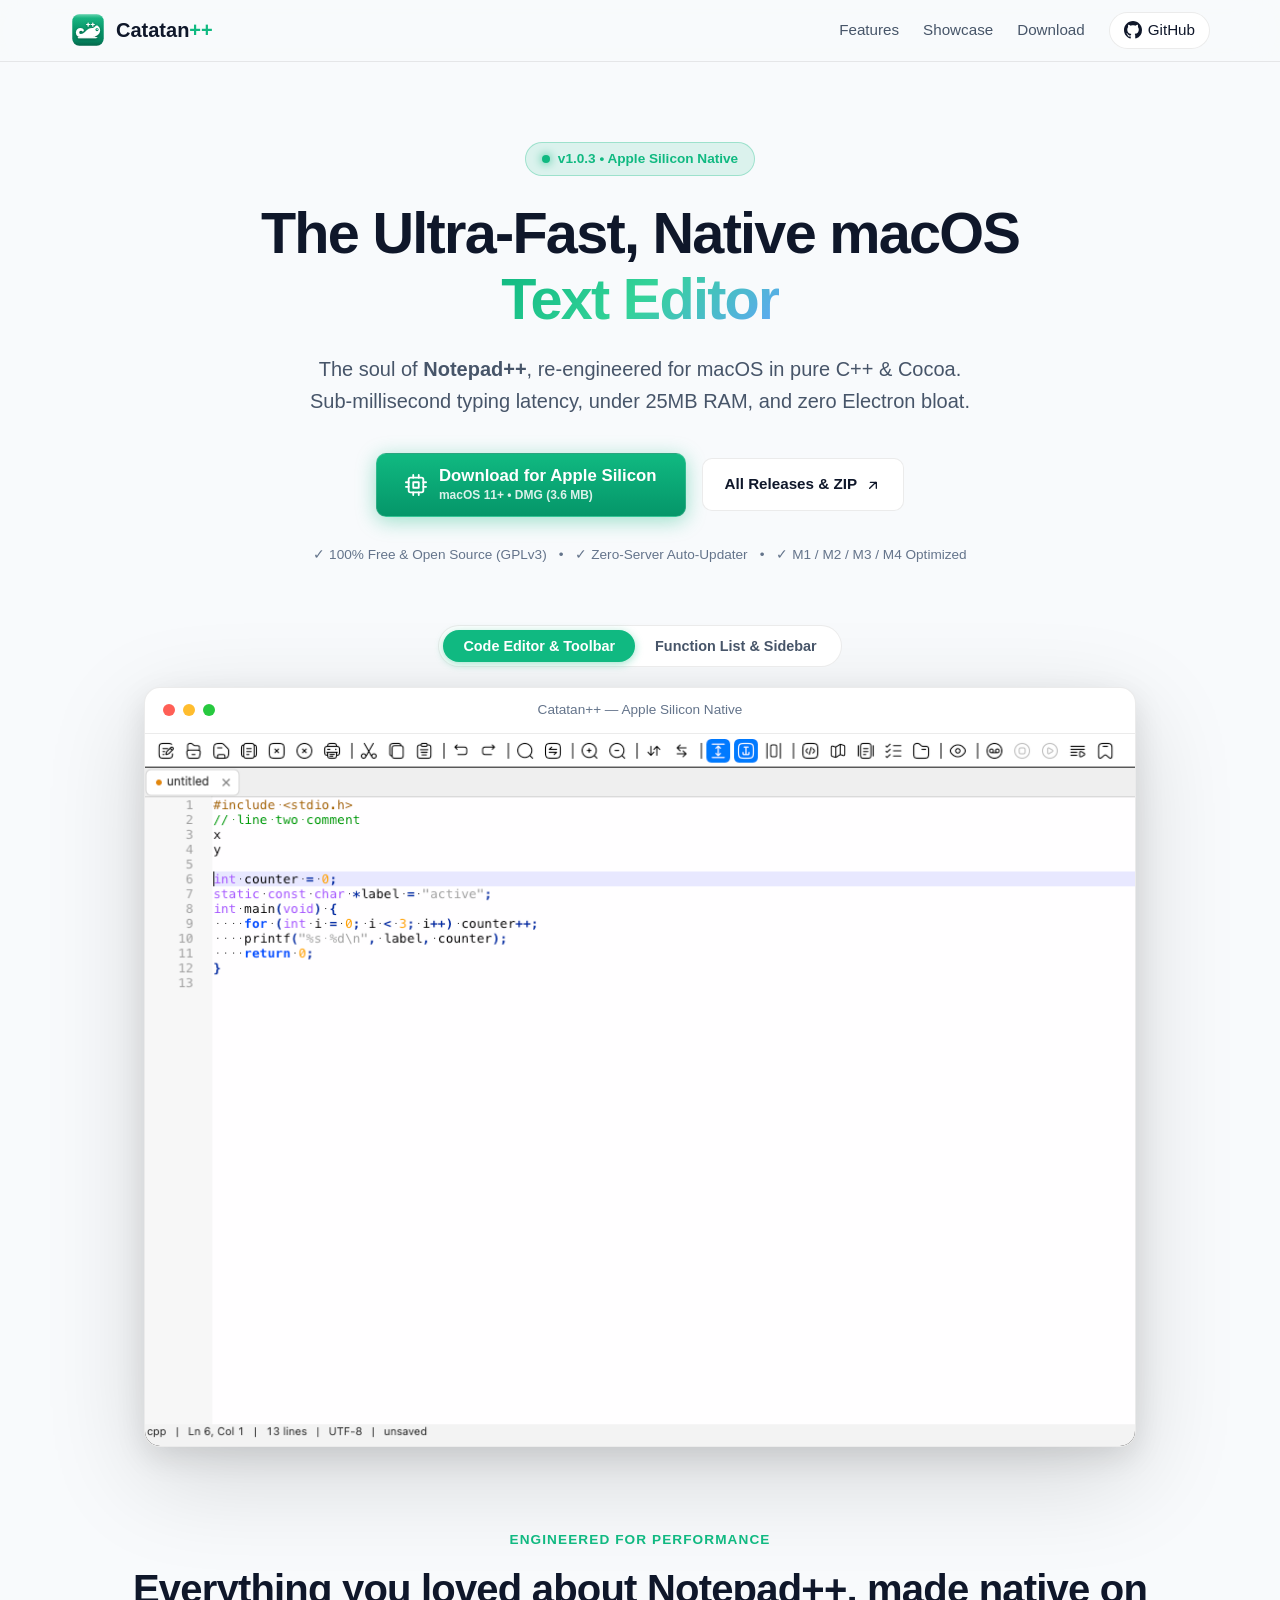
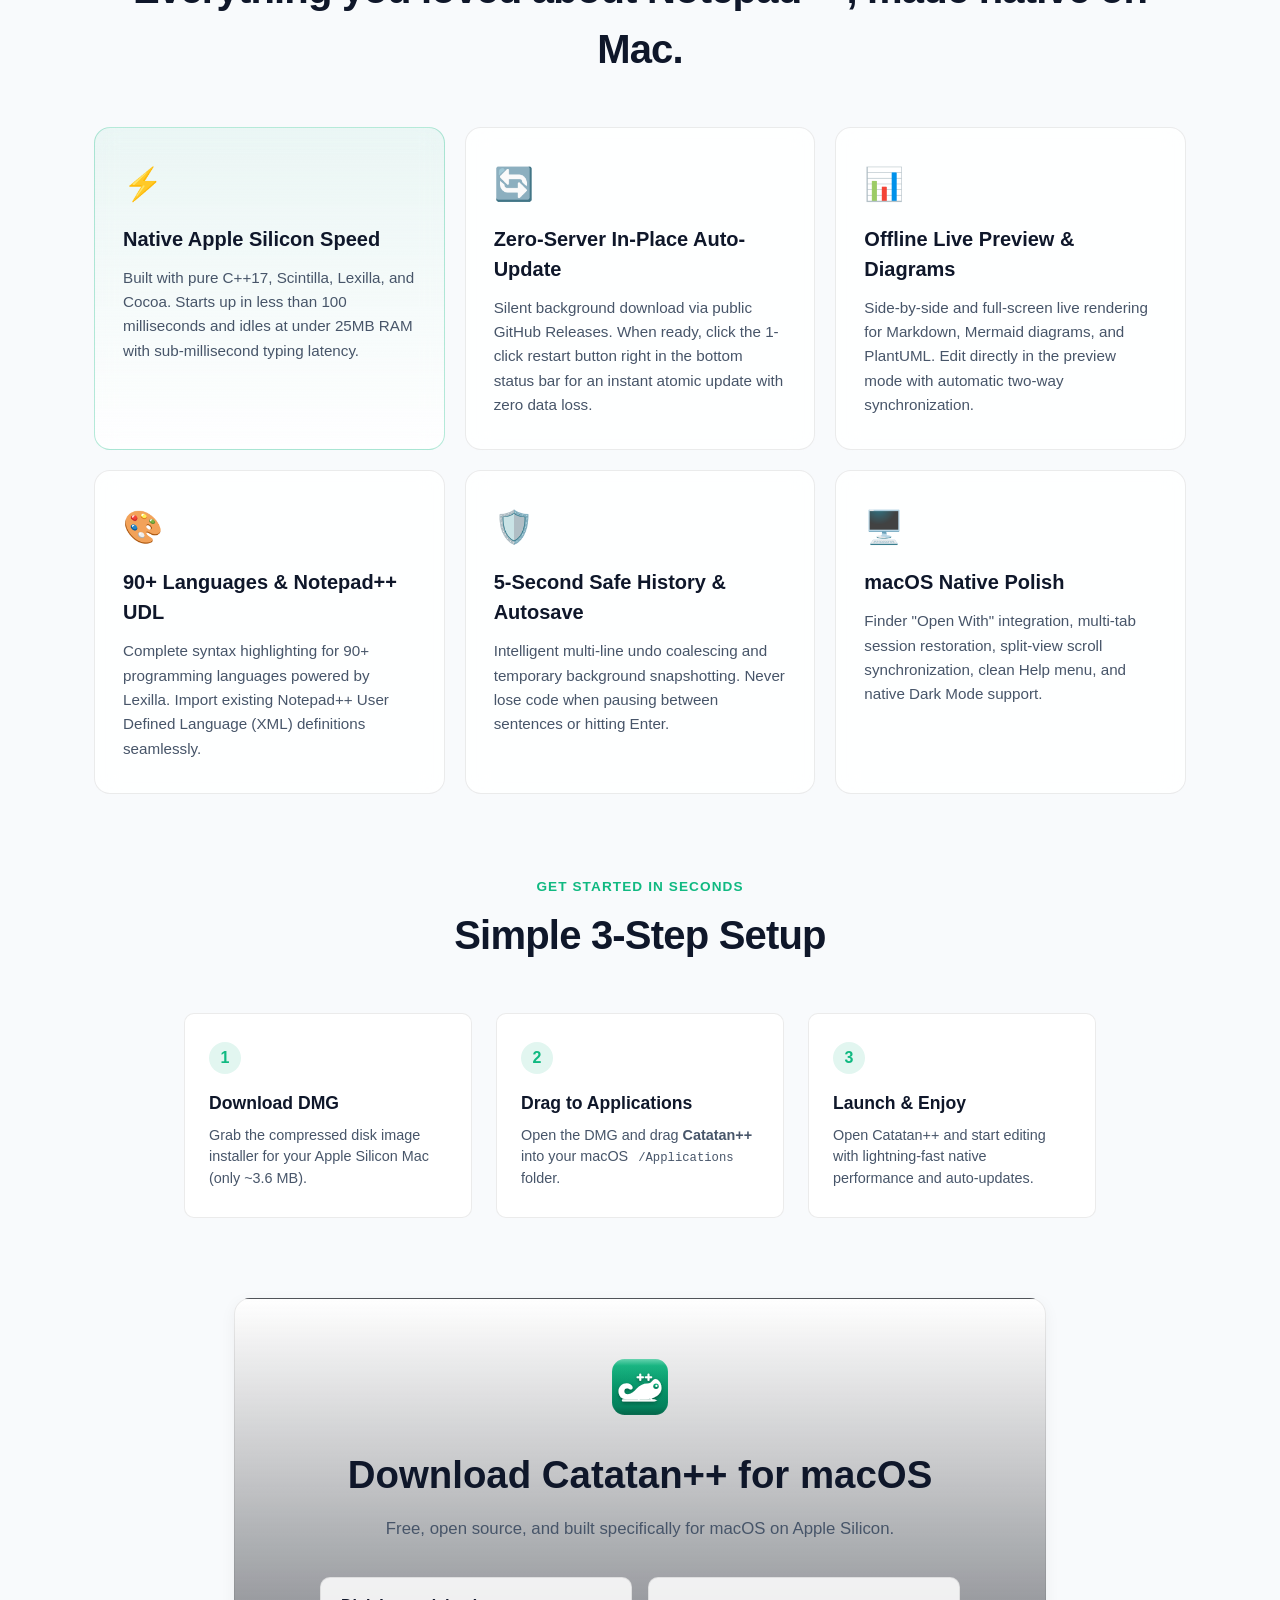
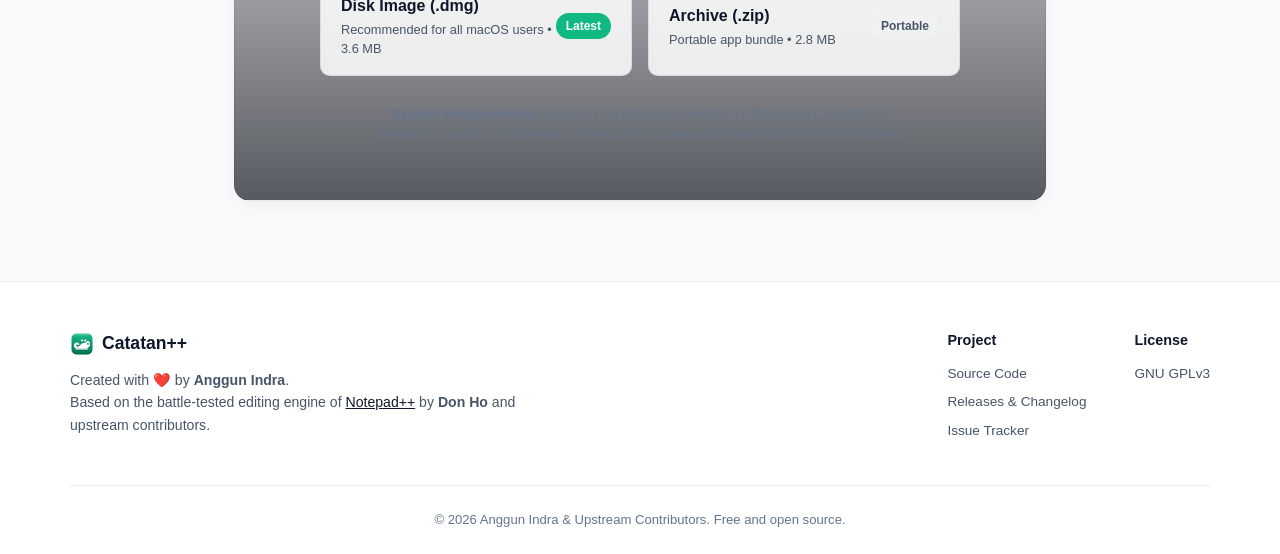
==== docs/index.html @ 95b9bc75 "docs: add modern responsive GitHub Pages marketing and download site" ====
<!DOCTYPE html>
<html lang="en">
<head>
  <meta charset="UTF-8">
  <meta name="viewport" content="width=device-width, initial-scale=1.0">
  <title>Catatan++ — Ultra-Fast Native macOS Text Editor</title>
  <meta name="description" content="The soul of Notepad++, re-engineered from the ground up for Apple Silicon in native C++ and Cocoa. Blazing fast, low memory, and zero-server auto-updates.">
  <meta property="og:title" content="Catatan++ — Native macOS Text Editor">
  <meta property="og:description" content="Ultra-fast Notepad++ port for Apple Silicon Mac. Sub-millisecond typing, live markdown/mermaid preview, and seamless background updates.">
  <meta property="og:type" content="website">
  <meta property="og:url" content="https://anggun-indra.github.io/catatan-plus-plus/">
  <meta property="og:image" content="https://anggun-indra.github.io/catatan-plus-plus/assets/app-window.png">
  <link rel="icon" type="image/svg+xml" href="assets/logo.svg">
  <link rel="stylesheet" href="style.css">
</head>
<body>
  <!-- Header / Navigation -->
  <header class="navbar">
    <div class="nav-container">
      <a href="#" class="brand">
        <img src="assets/logo.svg" alt="Catatan++ Logo" class="brand-logo" width="36" height="36">
        <span class="brand-text">Catatan<span class="accent-plus">++</span></span>
      </a>
      <nav class="nav-links">
        <a href="#features">Features</a>
        <a href="#showcase">Showcase</a>
        <a href="#download">Download</a>
        <a href="https://github.com/anggun-indra/catatan-plus-plus" target="_blank" rel="noopener noreferrer" class="github-link">
          <svg class="gh-icon" viewBox="0 0 16 16" width="18" height="18" fill="currentColor" aria-hidden="true">
            <path d="M8 0C3.58 0 0 3.58 0 8c0 3.54 2.29 6.53 5.47 7.59.4.07.55-.17.55-.38 0-.19-.01-.82-.01-1.49-2.01.37-2.53-.49-2.69-.94-.09-.23-.48-.94-.82-1.13-.28-.15-.68-.52-.01-.53.63-.01 1.08.58 1.23.82.72 1.21 1.87.87 2.33.66.07-.52.28-.87.51-1.07-1.78-.2-3.64-.89-3.64-3.95 0-.87.31-1.59.82-2.15-.08-.2-.36-1.02.08-2.12 0 0 .67-.21 2.2.82.64-.18 1.32-.27 2-.27.68 0 1.36.09 2 .27 1.53-1.04 2.2-.82 2.2-.82.44 1.1.16 1.92.08 2.12.51.56.82 1.27.82 2.15 0 3.07-1.87 3.75-3.65 3.95.29.25.54.73.54 1.48 0 1.07-.01 1.93-.01 2.2 0 .21.15.46.55.38A8.013 8.013 0 0016 8c0-4.42-3.58-8-8-8z"/>
          </svg>
          <span>GitHub</span>
        </a>
      </nav>
    </div>
  </header>

  <!-- Hero Section -->
  <main>
    <section class="hero-section">
      <div class="hero-badge" id="releaseBadge">
        <span class="badge-dot"></span>
        <span id="versionText">v1.0.3 • Apple Silicon Native</span>
      </div>
      <h1 class="hero-title">
        The Ultra-Fast, Native macOS<br>
        <span class="gradient-text">Text Editor</span>
      </h1>
      <p class="hero-subtitle">
        The soul of <strong>Notepad++</strong>, re-engineered for macOS in pure C++ &amp; Cocoa.<br class="hide-mobile">
        Sub-millisecond typing latency, under 25MB RAM, and zero Electron bloat.
      </p>

      <div class="cta-group">
        <a href="https://github.com/anggun-indra/catatan-plus-plus/releases/latest" id="primaryDownloadBtn" class="btn-primary">
          <svg class="apple-chip-icon" viewBox="0 0 24 24" width="22" height="22" fill="none" stroke="currentColor" stroke-width="2" stroke-linecap="round" stroke-linejoin="round">
            <rect x="4" y="4" width="16" height="16" rx="2"/>
            <rect x="9" y="9" width="6" height="6"/>
            <path d="M9 1v3M15 1v3M9 20v3M15 20v3M20 9h3M20 14h3M1 9h3M1 14h3"/>
          </svg>
          <div class="btn-text-wrap">
            <span class="btn-main-label">Download for Apple Silicon</span>
            <span class="btn-sub-label" id="dmgSubLabel">macOS 11+ • DMG (3.6 MB)</span>
          </div>
        </a>
        <a href="https://github.com/anggun-indra/catatan-plus-plus/releases" class="btn-secondary">
          <span>All Releases &amp; ZIP</span>
          <svg viewBox="0 0 24 24" width="16" height="16" fill="none" stroke="currentColor" stroke-width="2" stroke-linecap="round" stroke-linejoin="round">
            <path d="M7 17l9.2-9.2M17 17V8H8"/>
          </svg>
        </a>
      </div>

      <div class="hero-meta">
        <span>✓ 100% Free &amp; Open Source (GPLv3)</span>
        <span>•</span>
        <span>✓ Zero-Server Auto-Updater</span>
        <span>•</span>
        <span>✓ M1 / M2 / M3 / M4 Optimized</span>
      </div>
    </section>

    <!-- Showcase Window Section -->
    <section class="showcase-section" id="showcase">
      <div class="showcase-header">
        <div class="showcase-tabs">
          <button class="tab-btn active" data-target="app-window.png">Code Editor &amp; Toolbar</button>
          <button class="tab-btn" data-target="app-panel.png">Function List &amp; Sidebar</button>
        </div>
      </div>

      <div class="window-mockup">
        <div class="window-titlebar">
          <div class="window-traffic-lights">
            <span class="light red"></span>
            <span class="light yellow"></span>
            <span class="light green"></span>
          </div>
          <div class="window-title">Catatan++ — Apple Silicon Native</div>
          <div class="window-spacer"></div>
        </div>
        <div class="window-viewport">
          <img id="showcaseImg" src="assets/app-window.png" alt="Catatan++ macOS Editor" class="showcase-image" loading="eager">
        </div>
      </div>
    </section>

    <!-- Features Section (Bento Grid) -->
    <section class="features-section" id="features">
      <div class="section-heading">
        <span class="section-tag">Engineered for Performance</span>
        <h2 class="section-title">Everything you loved about Notepad++, made native on Mac.</h2>
      </div>

      <div class="bento-grid">
        <div class="bento-card card-highlight">
          <div class="card-icon">⚡</div>
          <h3>Native Apple Silicon Speed</h3>
          <p>Built with pure C++17, Scintilla, Lexilla, and Cocoa. Starts up in less than 100 milliseconds and idles at under 25MB RAM with sub-millisecond typing latency.</p>
        </div>

        <div class="bento-card">
          <div class="card-icon">🔄</div>
          <h3>Zero-Server In-Place Auto-Update</h3>
          <p>Silent background download via public GitHub Releases. When ready, click the 1-click restart button right in the bottom status bar for an instant atomic update with zero data loss.</p>
        </div>

        <div class="bento-card">
          <div class="card-icon">📊</div>
          <h3>Offline Live Preview &amp; Diagrams</h3>
          <p>Side-by-side and full-screen live rendering for Markdown, Mermaid diagrams, and PlantUML. Edit directly in the preview mode with automatic two-way synchronization.</p>
        </div>

        <div class="bento-card">
          <div class="card-icon">🎨</div>
          <h3>90+ Languages &amp; Notepad++ UDL</h3>
          <p>Complete syntax highlighting for 90+ programming languages powered by Lexilla. Import existing Notepad++ User Defined Language (XML) definitions seamlessly.</p>
        </div>

        <div class="bento-card">
          <div class="card-icon">🛡️</div>
          <h3>5-Second Safe History &amp; Autosave</h3>
          <p>Intelligent multi-line undo coalescing and temporary background snapshotting. Never lose code when pausing between sentences or hitting Enter.</p>
        </div>

        <div class="bento-card">
          <div class="card-icon">🖥️</div>
          <h3>macOS Native Polish</h3>
          <p>Finder "Open With" integration, multi-tab session restoration, split-view scroll synchronization, clean Help menu, and native Dark Mode support.</p>
        </div>
      </div>
    </section>

    <!-- Quick Install Guide -->
    <section class="install-section">
      <div class="section-heading">
        <span class="section-tag">Get Started in Seconds</span>
        <h2 class="section-title">Simple 3-Step Setup</h2>
      </div>
      <div class="steps-grid">
        <div class="step-card">
          <span class="step-num">1</span>
          <h4>Download DMG</h4>
          <p>Grab the compressed disk image installer for your Apple Silicon Mac (only ~3.6 MB).</p>
        </div>
        <div class="step-card">
          <span class="step-num">2</span>
          <h4>Drag to Applications</h4>
          <p>Open the DMG and drag <strong>Catatan++</strong> into your macOS <code>/Applications</code> folder.</p>
        </div>
        <div class="step-card">
          <span class="step-num">3</span>
          <h4>Launch &amp; Enjoy</h4>
          <p>Open Catatan++ and start editing with lightning-fast native performance and auto-updates.</p>
        </div>
      </div>
    </section>

    <!-- Download Matrix Section -->
    <section class="download-section" id="download">
      <div class="download-card">
        <img src="assets/logo.svg" alt="Catatan++ Mascot" class="download-mascot" width="64" height="64">
        <h2>Download Catatan++ for macOS</h2>
        <p>Free, open source, and built specifically for macOS on Apple Silicon.</p>
        
        <div class="download-options">
          <a href="https://github.com/anggun-indra/catatan-plus-plus/releases/latest" id="matrixDmgBtn" class="download-btn-card">
            <div class="btn-card-left">
              <span class="btn-card-title">Disk Image (.dmg)</span>
              <span class="btn-card-desc">Recommended for all macOS users • 3.6 MB</span>
            </div>
            <span class="btn-badge">Latest</span>
          </a>

          <a href="https://github.com/anggun-indra/catatan-plus-plus/releases/latest" id="matrixZipBtn" class="download-btn-card secondary">
            <div class="btn-card-left">
              <span class="btn-card-title">Archive (.zip)</span>
              <span class="btn-card-desc">Portable app bundle • 2.8 MB</span>
            </div>
            <span class="btn-badge secondary">Portable</span>
          </a>
        </div>

        <div class="download-system-req">
          <strong>System Requirements:</strong> macOS 11.0 (Big Sur), macOS 12 (Monterey), macOS 13 (Ventura), macOS 14 (Sonoma), or macOS 15 (Sequoia). Apple Silicon (M1/M2/M3/M4).
        </div>
      </div>
    </section>
  </main>

  <!-- Footer -->
  <footer class="footer">
    <div class="footer-container">
      <div class="footer-left">
        <div class="footer-brand">
          <img src="assets/logo.svg" alt="Catatan++" width="24" height="24">
          <span>Catatan++</span>
        </div>
        <p class="footer-credits">
          Created with ❤️ by <strong>Anggun Indra</strong>.<br>
          Based on the battle-tested editing engine of <a href="https://notepad-plus-plus.org/" target="_blank" rel="noopener">Notepad++</a> by <strong>Don Ho</strong> and upstream contributors.
        </p>
      </div>
      <div class="footer-right">
        <div class="footer-col">
          <h5>Project</h5>
          <a href="https://github.com/anggun-indra/catatan-plus-plus" target="_blank" rel="noopener">Source Code</a>
          <a href="https://github.com/anggun-indra/catatan-plus-plus/releases" target="_blank" rel="noopener">Releases &amp; Changelog</a>
          <a href="https://github.com/anggun-indra/catatan-plus-plus/issues" target="_blank" rel="noopener">Issue Tracker</a>
        </div>
        <div class="footer-col">
          <h5>License</h5>
          <a href="https://github.com/anggun-indra/catatan-plus-plus/blob/main/LICENSE" target="_blank" rel="noopener">GNU GPLv3</a>
        </div>
      </div>
    </div>
    <div class="footer-bottom">
      <p>© 2026 Anggun Indra &amp; Upstream Contributors. Free and open source.</p>
    </div>
  </footer>

  <script src="script.js"></script>
</body>
</html>
---- docs/style.css ----
:root {
  --font-sans: -apple-system, BlinkMacSystemFont, "SF Pro Display", "SF Pro Text", "Helvetica Neue", sans-serif;
  --font-mono: "SF Mono", Menlo, Monaco, Consolas, monospace;

  /* Theme Colors (Dark Theme default with modern developer aesthetic) */
  --bg-page: #0a0c10;
  --bg-surface: #12161f;
  --bg-card: rgba(22, 27, 34, 0.7);
  --bg-card-hover: rgba(30, 38, 48, 0.9);
  --border-subtle: rgba(255, 255, 255, 0.08);
  --border-focus: rgba(16, 185, 129, 0.4);

  --text-primary: #f0f6fc;
  --text-secondary: #8b949e;
  --text-muted: #6e7681;

  --accent-green: #10b981;
  --accent-green-dark: #059669;
  --accent-glow: rgba(16, 185, 129, 0.15);

  --radius-sm: 6px;
  --radius-md: 10px;
  --radius-lg: 16px;
  --radius-full: 9999px;

  --shadow-window: 0 30px 100px rgba(0, 0, 0, 0.8), 0 10px 30px rgba(0, 0, 0, 0.5);
  --shadow-card: 0 8px 24px rgba(0, 0, 0, 0.2);
}

/* Light theme support */
@media (prefers-color-scheme: light) {
  :root {
    --bg-page: #f8fafc;
    --bg-surface: #ffffff;
    --bg-card: rgba(255, 255, 255, 0.85);
    --bg-card-hover: rgba(241, 245, 249, 1);
    --border-subtle: rgba(0, 0, 0, 0.08);
    --border-focus: rgba(16, 185, 129, 0.5);

    --text-primary: #0f172a;
    --text-secondary: #475569;
    --text-muted: #64748b;

    --accent-glow: rgba(16, 185, 129, 0.12);
    --shadow-window: 0 30px 100px rgba(0, 0, 0, 0.15), 0 10px 30px rgba(0, 0, 0, 0.1);
    --shadow-card: 0 4px 16px rgba(0, 0, 0, 0.05);
  }
}

*, *::before, *::after {
  box-sizing: border-box;
  margin: 0;
  padding: 0;
}

html {
  scroll-behavior: smooth;
  font-family: var(--font-sans);
  background-color: var(--bg-page);
  color: var(--text-primary);
  line-height: 1.5;
  -webkit-font-smoothing: antialiased;
}

body {
  min-height: 100vh;
  display: flex;
  flex-direction: column;
  overflow-x: hidden;
}

/* Header / Navbar */
.navbar {
  position: sticky;
  top: 0;
  z-index: 100;
  background: rgba(10, 12, 16, 0.75);
  backdrop-filter: blur(20px);
  -webkit-backdrop-filter: blur(20px);
  border-bottom: 1px solid var(--border-subtle);
  padding: 12px 24px;
}

@media (prefers-color-scheme: light) {
  .navbar {
    background: rgba(248, 250, 252, 0.8);
  }
}

.nav-container {
  max-width: 1140px;
  margin: 0 auto;
  display: flex;
  align-items: center;
  justify-content: space-between;
}

.brand {
  display: flex;
  align-items: center;
  gap: 10px;
  text-decoration: none;
  color: var(--text-primary);
  font-weight: 700;
  font-size: 1.25rem;
}

.brand-logo {
  border-radius: var(--radius-sm);
  transition: transform 0.2s ease;
}

.brand:hover .brand-logo {
  transform: scale(1.08);
}

.accent-plus {
  color: var(--accent-green);
}

.nav-links {
  display: flex;
  align-items: center;
  gap: 24px;
}

.nav-links a {
  text-decoration: none;
  color: var(--text-secondary);
  font-size: 0.95rem;
  font-weight: 500;
  transition: color 0.15s ease;
}

.nav-links a:hover {
  color: var(--text-primary);
}

.github-link {
  display: flex;
  align-items: center;
  gap: 6px;
  padding: 6px 14px;
  border-radius: var(--radius-full);
  background: var(--bg-surface);
  border: 1px solid var(--border-subtle);
  color: var(--text-primary) !important;
}

.github-link:hover {
  border-color: var(--border-focus);
}

/* Hero Section */
.hero-section {
  max-width: 860px;
  margin: 0 auto;
  padding: 80px 24px 40px;
  text-align: center;
  display: flex;
  flex-direction: column;
  align-items: center;
}

.hero-badge {
  display: inline-flex;
  align-items: center;
  gap: 8px;
  padding: 6px 16px;
  border-radius: var(--radius-full);
  background: var(--accent-glow);
  border: 1px solid rgba(16, 185, 129, 0.3);
  color: var(--accent-green);
  font-size: 0.85rem;
  font-weight: 600;
  margin-bottom: 24px;
}

.badge-dot {
  width: 8px;
  height: 8px;
  border-radius: 50%;
  background-color: var(--accent-green);
  box-shadow: 0 0 10px var(--accent-green);
}

.hero-title {
  font-size: clamp(2.2rem, 5vw, 3.6rem);
  font-weight: 800;
  line-height: 1.15;
  letter-spacing: -0.03em;
  margin-bottom: 20px;
}

.gradient-text {
  background: linear-gradient(135deg, #10b981 0%, #34d399 50%, #60a5fa 100%);
  -webkit-background-clip: text;
  -webkit-text-fill-color: transparent;
}

.hero-subtitle {
  font-size: clamp(1rem, 2vw, 1.25rem);
  color: var(--text-secondary);
  line-height: 1.6;
  max-width: 680px;
  margin-bottom: 36px;
}

/* CTA Group */
.cta-group {
  display: flex;
  flex-wrap: wrap;
  align-items: center;
  justify-content: center;
  gap: 16px;
  margin-bottom: 28px;
}

.btn-primary {
  display: inline-flex;
  align-items: center;
  gap: 12px;
  background: linear-gradient(180deg, #10b981 0%, #059669 100%);
  color: #ffffff;
  padding: 12px 28px;
  border-radius: var(--radius-md);
  text-decoration: none;
  font-weight: 600;
  box-shadow: 0 4px 20px rgba(16, 185, 129, 0.4);
  transition: transform 0.15s ease, box-shadow 0.15s ease;
  border: 1px solid rgba(255, 255, 255, 0.15);
}

.btn-primary:hover {
  transform: translateY(-2px);
  box-shadow: 0 6px 25px rgba(16, 185, 129, 0.6);
}

.btn-text-wrap {
  display: flex;
  flex-direction: column;
  text-align: left;
}

.btn-main-label {
  font-size: 1.05rem;
  line-height: 1.2;
}

.btn-sub-label {
  font-size: 0.75rem;
  opacity: 0.85;
}

.btn-secondary {
  display: inline-flex;
  align-items: center;
  gap: 8px;
  background: var(--bg-surface);
  color: var(--text-primary);
  padding: 14px 22px;
  border-radius: var(--radius-md);
  text-decoration: none;
  font-weight: 600;
  font-size: 0.95rem;
  border: 1px solid var(--border-subtle);
  transition: background-color 0.15s ease, border-color 0.15s ease;
}

.btn-secondary:hover {
  background: var(--bg-card-hover);
  border-color: var(--border-focus);
}

.hero-meta {
  display: flex;
  flex-wrap: wrap;
  align-items: center;
  justify-content: center;
  gap: 12px;
  color: var(--text-muted);
  font-size: 0.85rem;
}

/* Showcase Section */
.showcase-section {
  max-width: 1040px;
  margin: 20px auto 80px;
  padding: 0 24px;
}

.showcase-header {
  display: flex;
  justify-content: center;
  margin-bottom: 20px;
}

.showcase-tabs {
  display: inline-flex;
  background: var(--bg-surface);
  padding: 4px;
  border-radius: var(--radius-full);
  border: 1px solid var(--border-subtle);
}

.tab-btn {
  background: transparent;
  border: none;
  color: var(--text-secondary);
  padding: 8px 20px;
  border-radius: var(--radius-full);
  font-size: 0.9rem;
  font-weight: 600;
  cursor: pointer;
  transition: all 0.2s ease;
}

.tab-btn.active {
  background: var(--accent-green);
  color: #ffffff;
  box-shadow: 0 2px 8px rgba(16, 185, 129, 0.4);
}

.window-mockup {
  background: var(--bg-surface);
  border: 1px solid var(--border-subtle);
  border-radius: var(--radius-lg);
  box-shadow: var(--shadow-window);
  overflow: hidden;
}

.window-titlebar {
  display: flex;
  align-items: center;
  padding: 12px 18px;
  background: rgba(255, 255, 255, 0.03);
  border-bottom: 1px solid var(--border-subtle);
}

.window-traffic-lights {
  display: flex;
  gap: 8px;
}

.window-traffic-lights .light {
  width: 12px;
  height: 12px;
  border-radius: 50%;
}

.light.red { background-color: #ff5f56; }
.light.yellow { background-color: #ffbd2e; }
.light.green { background-color: #27c93f; }

.window-title {
  flex: 1;
  text-align: center;
  font-size: 0.85rem;
  color: var(--text-muted);
  font-weight: 500;
}

.window-spacer {
  width: 52px;
}

.window-viewport {
  position: relative;
  background: #000000;
  line-height: 0;
}

.showcase-image {
  width: 100%;
  height: auto;
  display: block;
  transition: opacity 0.2s ease;
}

/* Features Section */
.features-section {
  max-width: 1140px;
  margin: 40px auto 80px;
  padding: 0 24px;
}

.section-heading {
  text-align: center;
  margin-bottom: 48px;
}

.section-tag {
  display: inline-block;
  color: var(--accent-green);
  font-size: 0.85rem;
  font-weight: 700;
  text-transform: uppercase;
  letter-spacing: 0.08em;
  margin-bottom: 8px;
}

.section-title {
  font-size: clamp(1.8rem, 3.5vw, 2.5rem);
  font-weight: 800;
  letter-spacing: -0.02em;
}

.bento-grid {
  display: grid;
  grid-template-columns: repeat(auto-fit, minmax(320px, 1fr));
  gap: 20px;
}

.bento-card {
  background: var(--bg-card);
  backdrop-filter: blur(12px);
  -webkit-backdrop-filter: blur(12px);
  border: 1px solid var(--border-subtle);
  border-radius: var(--radius-lg);
  padding: 32px 28px;
  transition: transform 0.2s ease, border-color 0.2s ease, box-shadow 0.2s ease;
}

.bento-card:hover {
  transform: translateY(-4px);
  border-color: var(--border-focus);
  box-shadow: var(--shadow-card);
}

.card-highlight {
  border-color: rgba(16, 185, 129, 0.3);
  background: linear-gradient(180deg, rgba(16, 185, 129, 0.06) 0%, var(--bg-card) 100%);
}

.card-icon {
  font-size: 2rem;
  margin-bottom: 16px;
}

.bento-card h3 {
  font-size: 1.25rem;
  font-weight: 700;
  margin-bottom: 12px;
}

.bento-card p {
  color: var(--text-secondary);
  font-size: 0.95rem;
  line-height: 1.6;
}

/* Install Guide */
.install-section {
  max-width: 960px;
  margin: 40px auto 80px;
  padding: 0 24px;
}

.steps-grid {
  display: grid;
  grid-template-columns: repeat(auto-fit, minmax(260px, 1fr));
  gap: 24px;
}

.step-card {
  background: var(--bg-surface);
  border: 1px solid var(--border-subtle);
  border-radius: var(--radius-md);
  padding: 28px 24px;
  position: relative;
}

.step-num {
  display: inline-flex;
  align-items: center;
  justify-content: center;
  width: 32px;
  height: 32px;
  border-radius: 50%;
  background: var(--accent-glow);
  color: var(--accent-green);
  font-weight: 700;
  margin-bottom: 16px;
}

.step-card h4 {
  font-size: 1.1rem;
  margin-bottom: 8px;
}

.step-card p {
  color: var(--text-secondary);
  font-size: 0.9rem;
  line-height: 1.5;
}

.step-card code {
  font-family: var(--font-mono);
  background: rgba(255, 255, 255, 0.08);
  padding: 2px 6px;
  border-radius: var(--radius-sm);
  font-size: 0.85em;
}

/* Download Section */
.download-section {
  max-width: 860px;
  margin: 20px auto 80px;
  padding: 0 24px;
}

.download-card {
  background: linear-gradient(180deg, var(--bg-surface) 0%, rgba(18, 22, 31, 0.7) 100%);
  border: 1px solid var(--border-subtle);
  border-radius: var(--radius-lg);
  padding: 56px 36px;
  text-align: center;
  box-shadow: var(--shadow-card);
}

.download-mascot {
  margin-bottom: 20px;
  border-radius: var(--radius-md);
}

.download-card h2 {
  font-size: clamp(1.8rem, 3vw, 2.4rem);
  font-weight: 800;
  margin-bottom: 12px;
}

.download-card p {
  color: var(--text-secondary);
  margin-bottom: 36px;
  font-size: 1.05rem;
}

.download-options {
  display: grid;
  grid-template-columns: repeat(auto-fit, minmax(280px, 1fr));
  gap: 16px;
  max-width: 640px;
  margin: 0 auto 28px;
}

.download-btn-card {
  display: flex;
  align-items: center;
  justify-content: space-between;
  padding: 16px 20px;
  background: var(--bg-card);
  border: 1px solid var(--border-subtle);
  border-radius: var(--radius-md);
  text-decoration: none;
  color: var(--text-primary);
  text-align: left;
  transition: all 0.15s ease;
}

.download-btn-card:hover {
  transform: translateY(-2px);
  border-color: var(--border-focus);
}

.btn-card-title {
  display: block;
  font-weight: 700;
  font-size: 1rem;
}

.btn-card-desc {
  display: block;
  font-size: 0.8rem;
  color: var(--text-secondary);
  margin-top: 2px;
}

.btn-badge {
  background: var(--accent-green);
  color: #ffffff;
  padding: 4px 10px;
  border-radius: var(--radius-full);
  font-size: 0.75rem;
  font-weight: 700;
}

.btn-badge.secondary {
  background: rgba(255, 255, 255, 0.1);
  color: var(--text-secondary);
}

.download-system-req {
  font-size: 0.85rem;
  color: var(--text-muted);
  max-width: 540px;
  margin: 0 auto;
}

/* Footer */
.footer {
  background: var(--bg-surface);
  border-top: 1px solid var(--border-subtle);
  padding: 48px 24px 24px;
  margin-top: auto;
}

.footer-container {
  max-width: 1140px;
  margin: 0 auto 36px;
  display: flex;
  flex-wrap: wrap;
  justify-content: space-between;
  gap: 36px;
}

.footer-brand {
  display: flex;
  align-items: center;
  gap: 8px;
  font-weight: 700;
  font-size: 1.1rem;
  margin-bottom: 12px;
}

.footer-credits {
  color: var(--text-secondary);
  font-size: 0.88rem;
  line-height: 1.6;
  max-width: 480px;
}

.footer-credits a {
  color: var(--text-primary);
  text-decoration: underline;
}

.footer-right {
  display: flex;
  gap: 48px;
}

.footer-col h5 {
  font-size: 0.9rem;
  color: var(--text-primary);
  margin-bottom: 12px;
  font-weight: 600;
}

.footer-col a {
  display: block;
  color: var(--text-secondary);
  text-decoration: none;
  font-size: 0.85rem;
  margin-bottom: 8px;
  transition: color 0.15s ease;
}

.footer-col a:hover {
  color: var(--accent-green);
}

.footer-bottom {
  max-width: 1140px;
  margin: 0 auto;
  padding-top: 24px;
  border-top: 1px solid var(--border-subtle);
  text-align: center;
  color: var(--text-muted);
  font-size: 0.82rem;
}

/* Mobile responsive adjustments */
@media (max-width: 768px) {
  .hero-section {
    padding: 50px 16px 20px;
  }
  .hide-mobile {
    display: none;
  }
  .cta-group {
    flex-direction: column;
    width: 100%;
  }
  .btn-primary, .btn-secondary {
    width: 100%;
    justify-content: center;
  }
  .footer-container {
    flex-direction: column;
  }
}
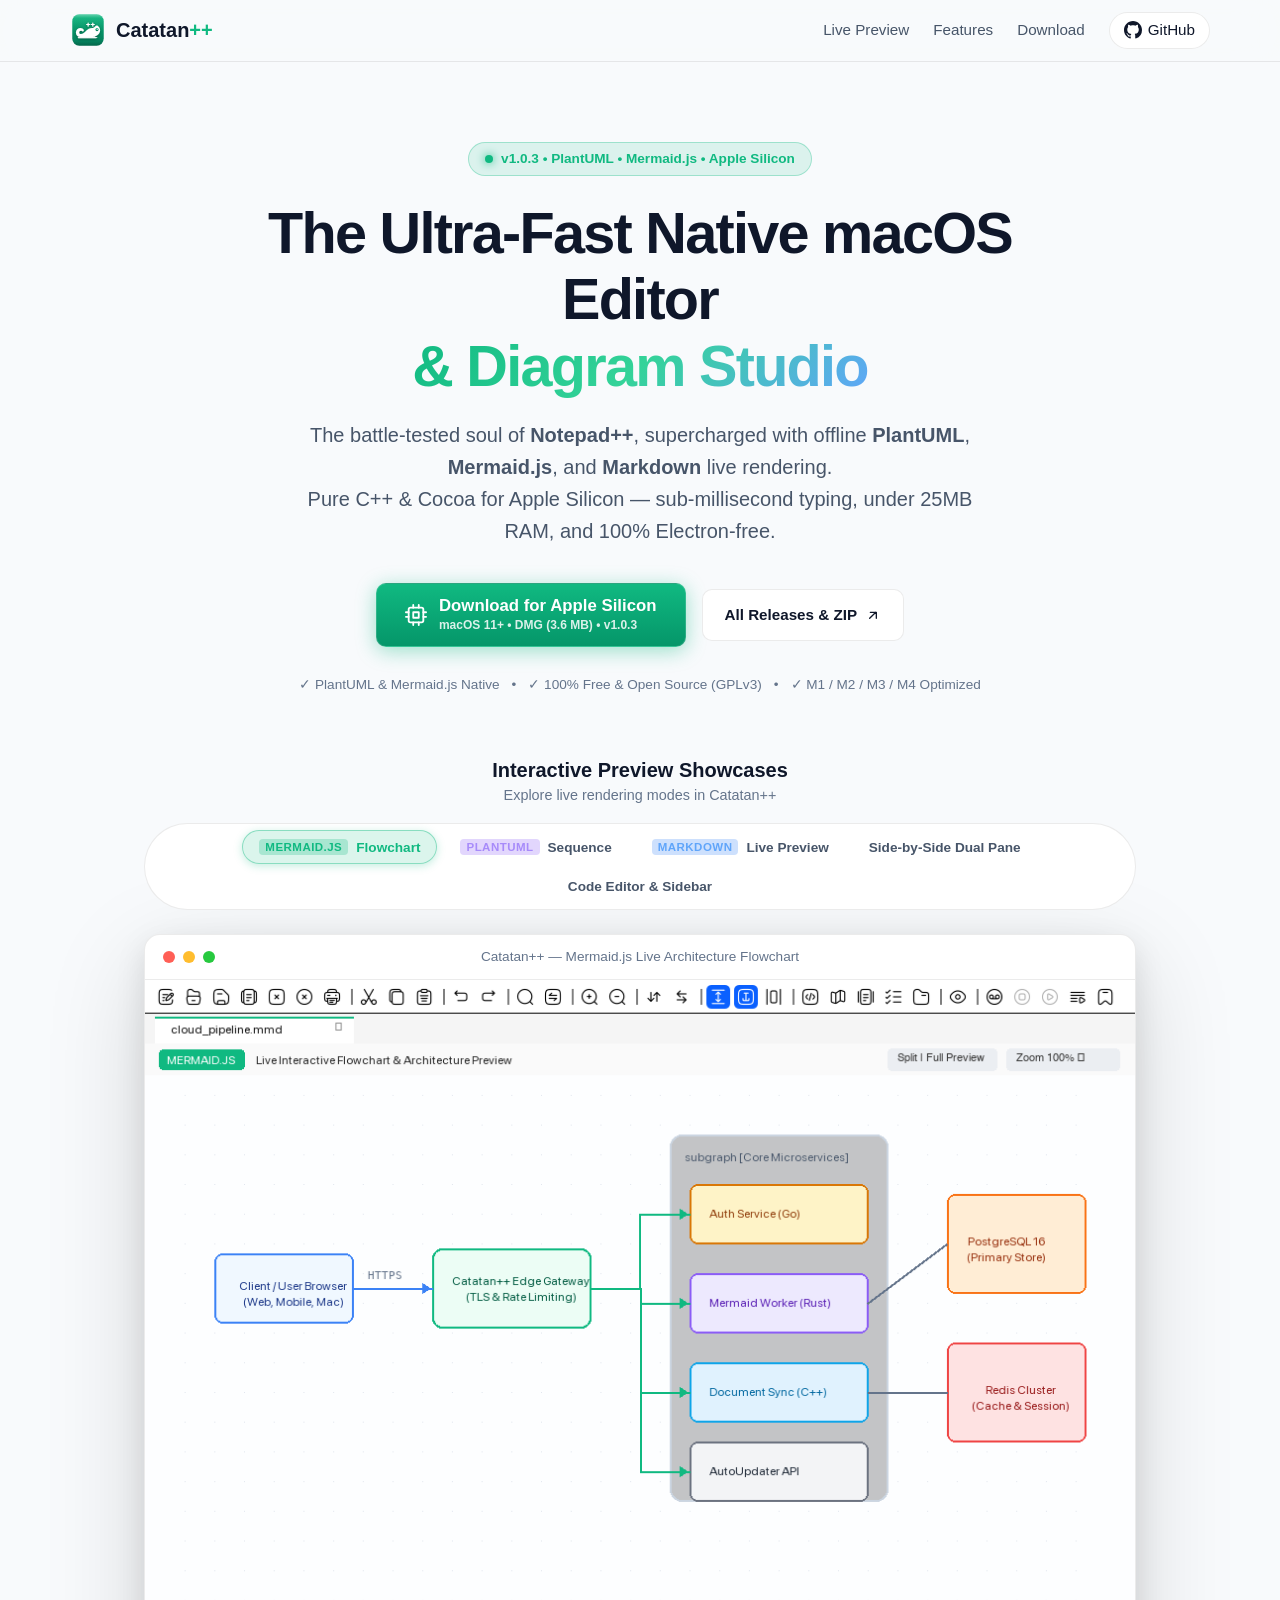
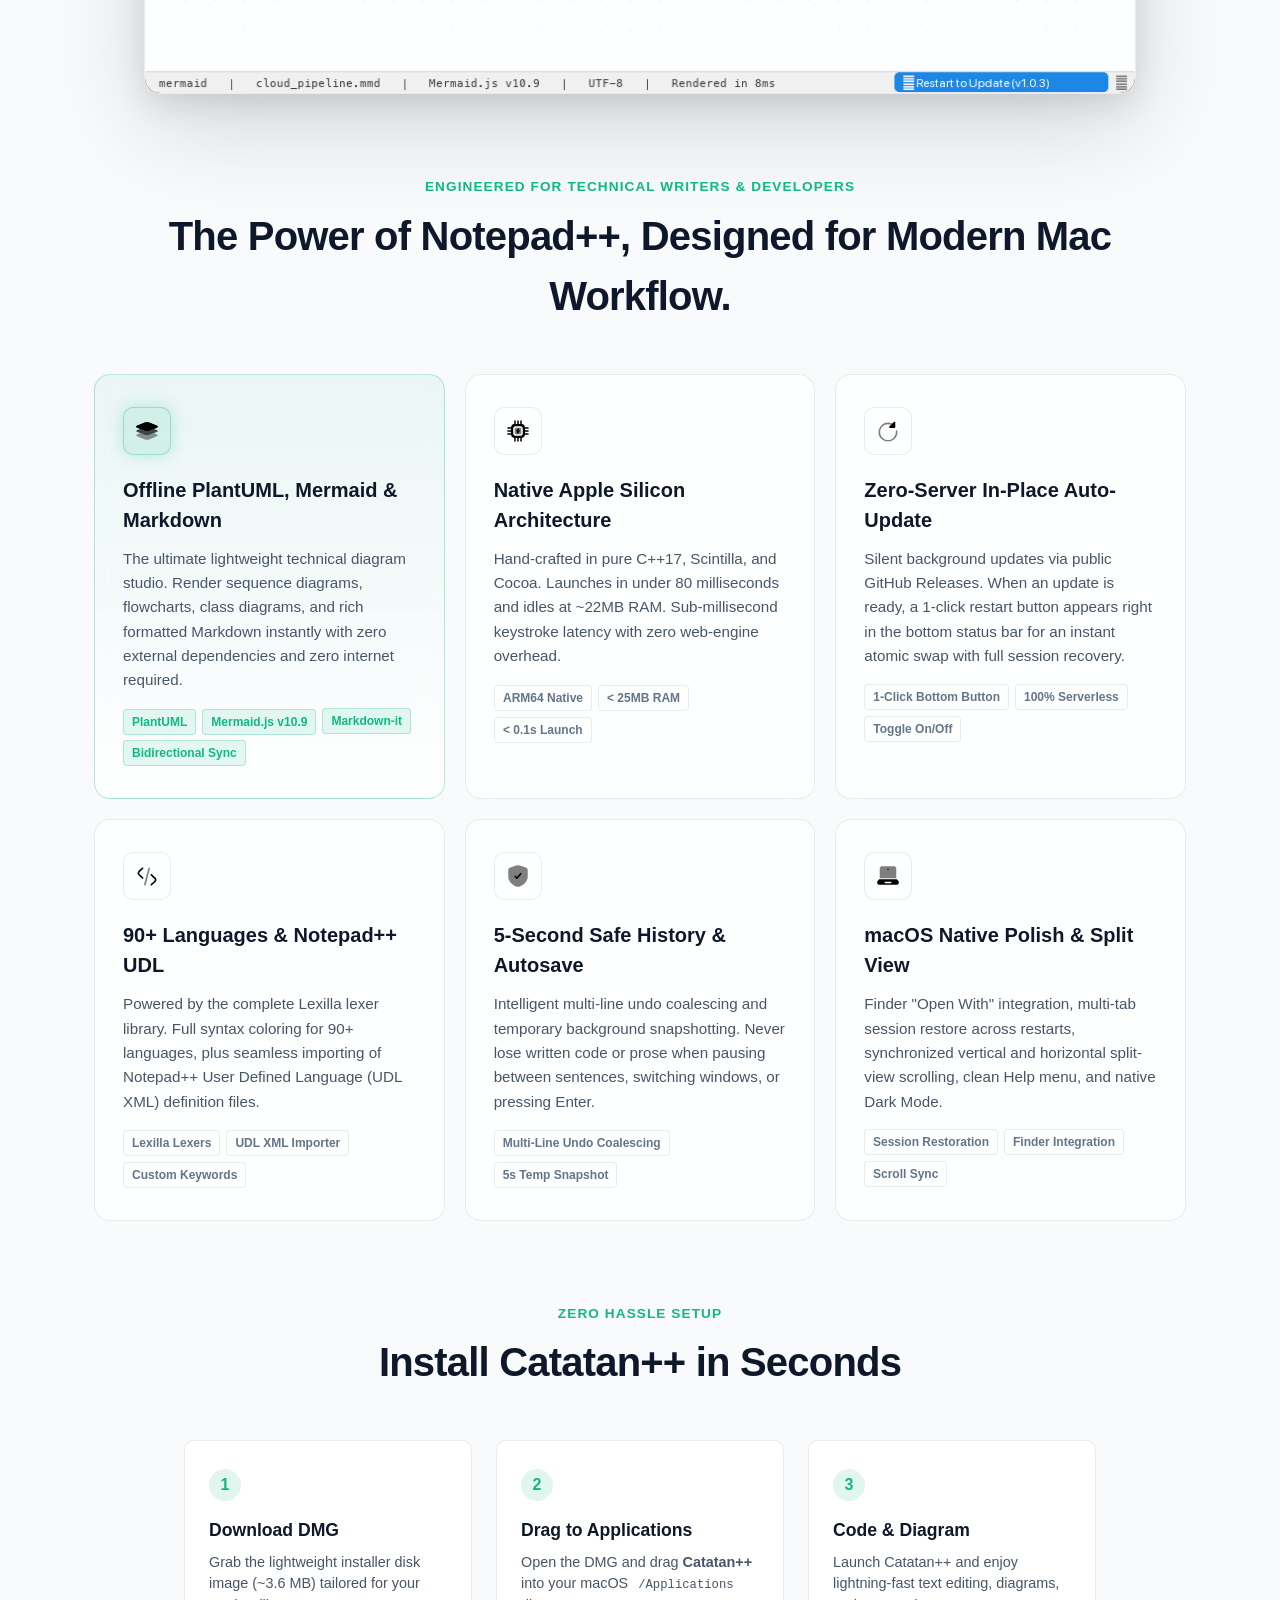
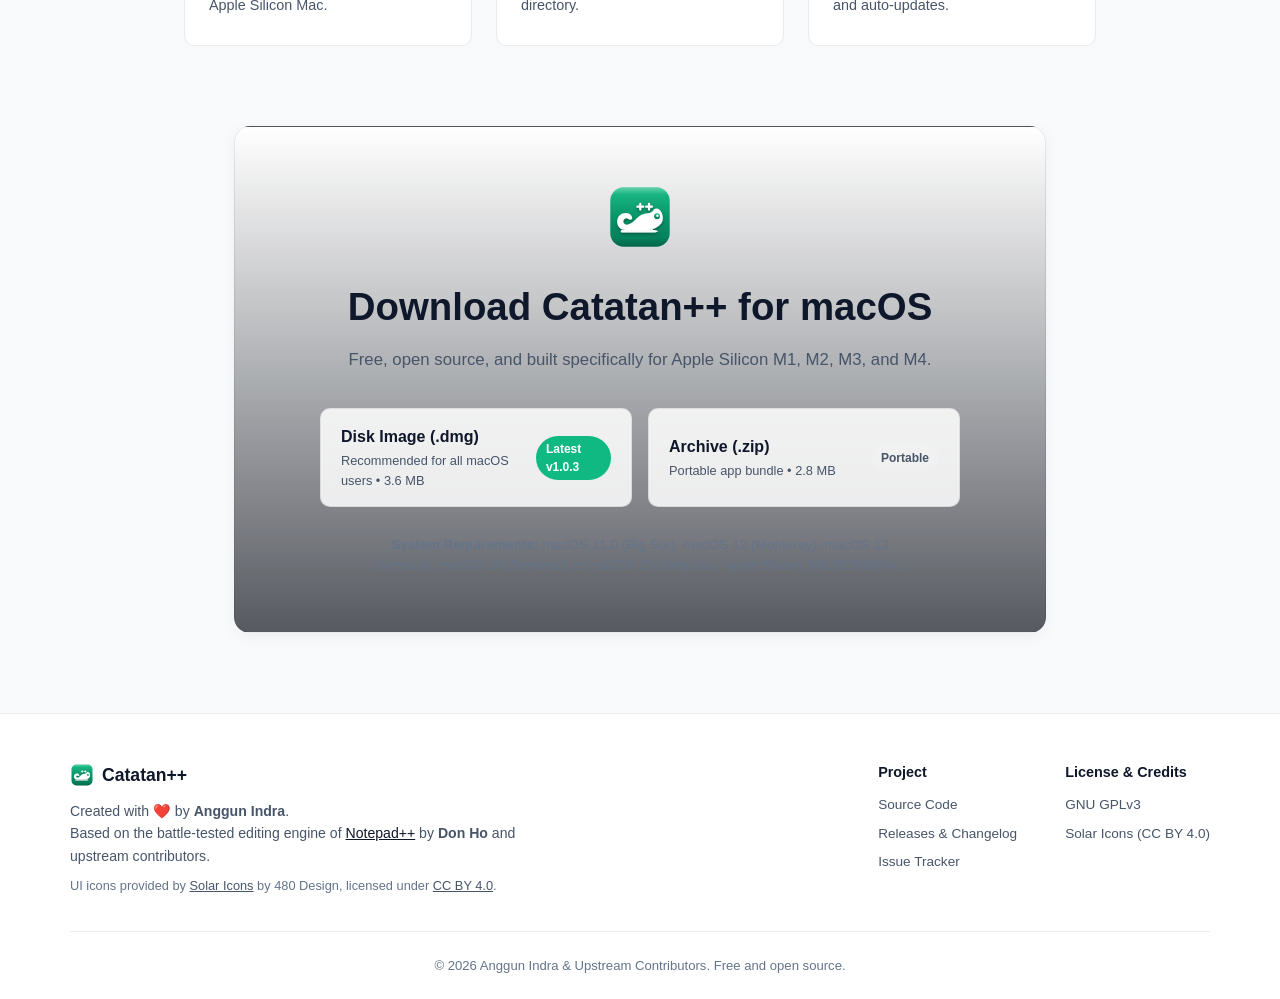
==== commit f24352c7: "feat(docs): showcase PlantUML, Mermaid.js, Markdown live preview with 5 screenshots and Solar Icons" ====
--- a/docs/index.html
+++ b/docs/index.html
@@ -3,13 +3,13 @@
 <head>
   <meta charset="UTF-8">
   <meta name="viewport" content="width=device-width, initial-scale=1.0">
-  <title>Catatan++ — Ultra-Fast Native macOS Text Editor</title>
-  <meta name="description" content="The soul of Notepad++, re-engineered from the ground up for Apple Silicon in native C++ and Cocoa. Blazing fast, low memory, and zero-server auto-updates.">
-  <meta property="og:title" content="Catatan++ — Native macOS Text Editor">
-  <meta property="og:description" content="Ultra-fast Notepad++ port for Apple Silicon Mac. Sub-millisecond typing, live markdown/mermaid preview, and seamless background updates.">
+  <title>Catatan++ — Ultra-Fast Native macOS Editor & Diagram Studio (PlantUML, Mermaid, Markdown)</title>
+  <meta name="description" content="Ultra-fast Notepad++ port for Apple Silicon with built-in offline PlantUML, Mermaid.js, and Markdown live preview. Sub-millisecond typing, zero Electron bloat, and 1-click in-place updates.">
+  <meta property="og:title" content="Catatan++ — Native macOS Editor & Diagram Studio">
+  <meta property="og:description" content="PlantUML, Mermaid.js & Markdown Live Preview powered by pure C++ & Cocoa for Apple Silicon. Zero Electron, under 25MB RAM.">
   <meta property="og:type" content="website">
   <meta property="og:url" content="https://anggun-indra.github.io/catatan-plus-plus/">
-  <meta property="og:image" content="https://anggun-indra.github.io/catatan-plus-plus/assets/app-window.png">
+  <meta property="og:image" content="https://anggun-indra.github.io/catatan-plus-plus/assets/shot-mermaid.png">
   <link rel="icon" type="image/svg+xml" href="assets/logo.svg">
   <link rel="stylesheet" href="style.css">
 </head>
@@ -22,8 +22,8 @@
         <span class="brand-text">Catatan<span class="accent-plus">++</span></span>
       </a>
       <nav class="nav-links">
+        <a href="#showcase">Live Preview</a>
         <a href="#features">Features</a>
-        <a href="#showcase">Showcase</a>
         <a href="#download">Download</a>
         <a href="https://github.com/anggun-indra/catatan-plus-plus" target="_blank" rel="noopener noreferrer" class="github-link">
           <svg class="gh-icon" viewBox="0 0 16 16" width="18" height="18" fill="currentColor" aria-hidden="true">
@@ -40,15 +40,15 @@
     <section class="hero-section">
       <div class="hero-badge" id="releaseBadge">
         <span class="badge-dot"></span>
-        <span id="versionText">v1.0.3 • Apple Silicon Native</span>
+        <span id="versionText">v1.0.3 • PlantUML • Mermaid.js • Apple Silicon</span>
       </div>
       <h1 class="hero-title">
-        The Ultra-Fast, Native macOS<br>
-        <span class="gradient-text">Text Editor</span>
+        The Ultra-Fast Native macOS Editor<br>
+        <span class="gradient-text">&amp; Diagram Studio</span>
       </h1>
       <p class="hero-subtitle">
-        The soul of <strong>Notepad++</strong>, re-engineered for macOS in pure C++ &amp; Cocoa.<br class="hide-mobile">
-        Sub-millisecond typing latency, under 25MB RAM, and zero Electron bloat.
+        The battle-tested soul of <strong>Notepad++</strong>, supercharged with offline <strong>PlantUML</strong>, <strong>Mermaid.js</strong>, and <strong>Markdown</strong> live rendering.<br class="hide-mobile">
+        Pure C++ &amp; Cocoa for Apple Silicon — sub-millisecond typing, under 25MB RAM, and 100% Electron-free.
       </p>
 
       <div class="cta-group">
@@ -60,7 +60,7 @@
           </svg>
           <div class="btn-text-wrap">
             <span class="btn-main-label">Download for Apple Silicon</span>
-            <span class="btn-sub-label" id="dmgSubLabel">macOS 11+ • DMG (3.6 MB)</span>
+            <span class="btn-sub-label" id="dmgSubLabel">macOS 11+ • DMG (3.6 MB) • v1.0.3</span>
           </div>
         </a>
         <a href="https://github.com/anggun-indra/catatan-plus-plus/releases" class="btn-secondary">
@@ -72,20 +72,37 @@
       </div>
 
       <div class="hero-meta">
+        <span>✓ PlantUML &amp; Mermaid.js Native</span>
+        <span>•</span>
         <span>✓ 100% Free &amp; Open Source (GPLv3)</span>
         <span>•</span>
-        <span>✓ Zero-Server Auto-Updater</span>
-        <span>•</span>
         <span>✓ M1 / M2 / M3 / M4 Optimized</span>
       </div>
     </section>
 
-    <!-- Showcase Window Section -->
+    <!-- Showcase Window Section (5 Screenshots, Diagramming First!) -->
     <section class="showcase-section" id="showcase">
       <div class="showcase-header">
+        <div class="showcase-nav-title">
+          <h3>Interactive Preview Showcases</h3>
+          <p>Explore live rendering modes in Catatan++</p>
+        </div>
         <div class="showcase-tabs">
-          <button class="tab-btn active" data-target="app-window.png">Code Editor &amp; Toolbar</button>
-          <button class="tab-btn" data-target="app-panel.png">Function List &amp; Sidebar</button>
+          <button class="tab-btn active" data-target="shot-mermaid.png" data-title="Catatan++ — Mermaid.js Live Architecture Flowchart">
+            <span class="tab-pill pill-mermaid">Mermaid.js</span> Flowchart
+          </button>
+          <button class="tab-btn" data-target="shot-plantuml.png" data-title="Catatan++ — PlantUML Protocol Sequence Diagram">
+            <span class="tab-pill pill-plantuml">PlantUML</span> Sequence
+          </button>
+          <button class="tab-btn" data-target="shot-markdown.png" data-title="Catatan++ — Rich Markdown Preview with Tables & Syntax">
+            <span class="tab-pill pill-markdown">Markdown</span> Live Preview
+          </button>
+          <button class="tab-btn" data-target="shot-split.png" data-title="Catatan++ — Side-by-Side Dual Pane Editor & Live Preview">
+            Side-by-Side Dual Pane
+          </button>
+          <button class="tab-btn" data-target="shot-editor.png" data-title="Catatan++ — Scintilla C++ Code Editor & Function List Sidebar">
+            Code Editor &amp; Sidebar
+          </button>
         </div>
       </div>
 
@@ -96,57 +113,105 @@
             <span class="light yellow"></span>
             <span class="light green"></span>
           </div>
-          <div class="window-title">Catatan++ — Apple Silicon Native</div>
+          <div class="window-title" id="windowTitleText">Catatan++ — Mermaid.js Live Architecture Flowchart</div>
           <div class="window-spacer"></div>
         </div>
         <div class="window-viewport">
-          <img id="showcaseImg" src="assets/app-window.png" alt="Catatan++ macOS Editor" class="showcase-image" loading="eager">
-        </div>
-      </div>
-    </section>
-
-    <!-- Features Section (Bento Grid) -->
+          <img id="showcaseImg" src="assets/shot-mermaid.png" alt="Catatan++ Live Preview" class="showcase-image" loading="eager">
+        </div>
+      </div>
+    </section>
+
+    <!-- Features Section (Bento Grid with Solar Icons) -->
     <section class="features-section" id="features">
       <div class="section-heading">
-        <span class="section-tag">Engineered for Performance</span>
-        <h2 class="section-title">Everything you loved about Notepad++, made native on Mac.</h2>
+        <span class="section-tag">Engineered for Technical Writers &amp; Developers</span>
+        <h2 class="section-title">The Power of Notepad++, Designed for Modern Mac Workflow.</h2>
       </div>
 
       <div class="bento-grid">
+        <!-- Feature 1: Live Diagram & Preview (KILLER FEATURE) -->
         <div class="bento-card card-highlight">
-          <div class="card-icon">⚡</div>
-          <h3>Native Apple Silicon Speed</h3>
-          <p>Built with pure C++17, Scintilla, Lexilla, and Cocoa. Starts up in less than 100 milliseconds and idles at under 25MB RAM with sub-millisecond typing latency.</p>
-        </div>
-
-        <div class="bento-card">
-          <div class="card-icon">🔄</div>
+          <div class="solar-icon-wrap accent-emerald">
+            <img src="assets/icons/layers.svg" alt="Diagram Studio" class="solar-icon" width="28" height="28">
+          </div>
+          <h3>Offline PlantUML, Mermaid &amp; Markdown</h3>
+          <p>The ultimate lightweight technical diagram studio. Render sequence diagrams, flowcharts, class diagrams, and rich formatted Markdown instantly with zero external dependencies and zero internet required.</p>
+          <div class="feature-tags">
+            <span class="feature-tag">PlantUML</span>
+            <span class="feature-tag">Mermaid.js v10.9</span>
+            <span class="feature-tag">Markdown-it</span>
+            <span class="feature-tag">Bidirectional Sync</span>
+          </div>
+        </div>
+
+        <!-- Feature 2: Apple Silicon Speed -->
+        <div class="bento-card">
+          <div class="solar-icon-wrap">
+            <img src="assets/icons/cpu-bolt.svg" alt="Apple Silicon Speed" class="solar-icon" width="28" height="28">
+          </div>
+          <h3>Native Apple Silicon Architecture</h3>
+          <p>Hand-crafted in pure C++17, Scintilla, and Cocoa. Launches in under 80 milliseconds and idles at ~22MB RAM. Sub-millisecond keystroke latency with zero web-engine overhead.</p>
+          <div class="feature-tags">
+            <span class="feature-tag">ARM64 Native</span>
+            <span class="feature-tag">&lt; 25MB RAM</span>
+            <span class="feature-tag">&lt; 0.1s Launch</span>
+          </div>
+        </div>
+
+        <!-- Feature 3: In-Place Auto-Update -->
+        <div class="bento-card">
+          <div class="solar-icon-wrap">
+            <img src="assets/icons/restart.svg" alt="Auto-Updater" class="solar-icon" width="28" height="28">
+          </div>
           <h3>Zero-Server In-Place Auto-Update</h3>
-          <p>Silent background download via public GitHub Releases. When ready, click the 1-click restart button right in the bottom status bar for an instant atomic update with zero data loss.</p>
-        </div>
-
-        <div class="bento-card">
-          <div class="card-icon">📊</div>
-          <h3>Offline Live Preview &amp; Diagrams</h3>
-          <p>Side-by-side and full-screen live rendering for Markdown, Mermaid diagrams, and PlantUML. Edit directly in the preview mode with automatic two-way synchronization.</p>
-        </div>
-
-        <div class="bento-card">
-          <div class="card-icon">🎨</div>
+          <p>Silent background updates via public GitHub Releases. When an update is ready, a 1-click restart button appears right in the bottom status bar for an instant atomic swap with full session recovery.</p>
+          <div class="feature-tags">
+            <span class="feature-tag">1-Click Bottom Button</span>
+            <span class="feature-tag">100% Serverless</span>
+            <span class="feature-tag">Toggle On/Off</span>
+          </div>
+        </div>
+
+        <!-- Feature 4: 90+ Languages & UDL -->
+        <div class="bento-card">
+          <div class="solar-icon-wrap">
+            <img src="assets/icons/code.svg" alt="Languages and Lexilla" class="solar-icon" width="28" height="28">
+          </div>
           <h3>90+ Languages &amp; Notepad++ UDL</h3>
-          <p>Complete syntax highlighting for 90+ programming languages powered by Lexilla. Import existing Notepad++ User Defined Language (XML) definitions seamlessly.</p>
-        </div>
-
-        <div class="bento-card">
-          <div class="card-icon">🛡️</div>
+          <p>Powered by the complete Lexilla lexer library. Full syntax coloring for 90+ languages, plus seamless importing of Notepad++ User Defined Language (UDL XML) definition files.</p>
+          <div class="feature-tags">
+            <span class="feature-tag">Lexilla Lexers</span>
+            <span class="feature-tag">UDL XML Importer</span>
+            <span class="feature-tag">Custom Keywords</span>
+          </div>
+        </div>
+
+        <!-- Feature 5: Safe History & Autosave -->
+        <div class="bento-card">
+          <div class="solar-icon-wrap">
+            <img src="assets/icons/shield-check.svg" alt="Safe History" class="solar-icon" width="28" height="28">
+          </div>
           <h3>5-Second Safe History &amp; Autosave</h3>
-          <p>Intelligent multi-line undo coalescing and temporary background snapshotting. Never lose code when pausing between sentences or hitting Enter.</p>
-        </div>
-
-        <div class="bento-card">
-          <div class="card-icon">🖥️</div>
-          <h3>macOS Native Polish</h3>
-          <p>Finder "Open With" integration, multi-tab session restoration, split-view scroll synchronization, clean Help menu, and native Dark Mode support.</p>
+          <p>Intelligent multi-line undo coalescing and temporary background snapshotting. Never lose written code or prose when pausing between sentences, switching windows, or pressing Enter.</p>
+          <div class="feature-tags">
+            <span class="feature-tag">Multi-Line Undo Coalescing</span>
+            <span class="feature-tag">5s Temp Snapshot</span>
+          </div>
+        </div>
+
+        <!-- Feature 6: macOS Native Polish -->
+        <div class="bento-card">
+          <div class="solar-icon-wrap">
+            <img src="assets/icons/laptop.svg" alt="macOS Polish" class="solar-icon" width="28" height="28">
+          </div>
+          <h3>macOS Native Polish &amp; Split View</h3>
+          <p>Finder "Open With" integration, multi-tab session restore across restarts, synchronized vertical and horizontal split-view scrolling, clean Help menu, and native Dark Mode.</p>
+          <div class="feature-tags">
+            <span class="feature-tag">Session Restoration</span>
+            <span class="feature-tag">Finder Integration</span>
+            <span class="feature-tag">Scroll Sync</span>
+          </div>
         </div>
       </div>
     </section>
@@ -154,24 +219,24 @@
     <!-- Quick Install Guide -->
     <section class="install-section">
       <div class="section-heading">
-        <span class="section-tag">Get Started in Seconds</span>
-        <h2 class="section-title">Simple 3-Step Setup</h2>
+        <span class="section-tag">Zero Hassle Setup</span>
+        <h2 class="section-title">Install Catatan++ in Seconds</h2>
       </div>
       <div class="steps-grid">
         <div class="step-card">
           <span class="step-num">1</span>
           <h4>Download DMG</h4>
-          <p>Grab the compressed disk image installer for your Apple Silicon Mac (only ~3.6 MB).</p>
+          <p>Grab the lightweight installer disk image (~3.6 MB) tailored for your Apple Silicon Mac.</p>
         </div>
         <div class="step-card">
           <span class="step-num">2</span>
           <h4>Drag to Applications</h4>
-          <p>Open the DMG and drag <strong>Catatan++</strong> into your macOS <code>/Applications</code> folder.</p>
+          <p>Open the DMG and drag <strong>Catatan++</strong> into your macOS <code>/Applications</code> directory.</p>
         </div>
         <div class="step-card">
           <span class="step-num">3</span>
-          <h4>Launch &amp; Enjoy</h4>
-          <p>Open Catatan++ and start editing with lightning-fast native performance and auto-updates.</p>
+          <h4>Code &amp; Diagram</h4>
+          <p>Launch Catatan++ and enjoy lightning-fast text editing, diagrams, and auto-updates.</p>
         </div>
       </div>
     </section>
@@ -179,9 +244,9 @@
     <!-- Download Matrix Section -->
     <section class="download-section" id="download">
       <div class="download-card">
-        <img src="assets/logo.svg" alt="Catatan++ Mascot" class="download-mascot" width="64" height="64">
+        <img src="assets/logo.svg" alt="Catatan++ Mascot" class="download-mascot" width="68" height="68">
         <h2>Download Catatan++ for macOS</h2>
-        <p>Free, open source, and built specifically for macOS on Apple Silicon.</p>
+        <p>Free, open source, and built specifically for Apple Silicon M1, M2, M3, and M4.</p>
         
         <div class="download-options">
           <a href="https://github.com/anggun-indra/catatan-plus-plus/releases/latest" id="matrixDmgBtn" class="download-btn-card">
@@ -189,7 +254,7 @@
               <span class="btn-card-title">Disk Image (.dmg)</span>
               <span class="btn-card-desc">Recommended for all macOS users • 3.6 MB</span>
             </div>
-            <span class="btn-badge">Latest</span>
+            <span class="btn-badge">Latest v1.0.3</span>
           </a>
 
           <a href="https://github.com/anggun-indra/catatan-plus-plus/releases/latest" id="matrixZipBtn" class="download-btn-card secondary">
@@ -220,6 +285,9 @@
           Created with ❤️ by <strong>Anggun Indra</strong>.<br>
           Based on the battle-tested editing engine of <a href="https://notepad-plus-plus.org/" target="_blank" rel="noopener">Notepad++</a> by <strong>Don Ho</strong> and upstream contributors.
         </p>
+        <p class="footer-solar-credit">
+          UI icons provided by <a href="https://solar-icons.dev" target="_blank" rel="noopener">Solar Icons</a> by 480 Design, licensed under <a href="https://creativecommons.org/licenses/by/4.0/" target="_blank" rel="noopener">CC BY 4.0</a>.
+        </p>
       </div>
       <div class="footer-right">
         <div class="footer-col">
@@ -229,8 +297,9 @@
           <a href="https://github.com/anggun-indra/catatan-plus-plus/issues" target="_blank" rel="noopener">Issue Tracker</a>
         </div>
         <div class="footer-col">
-          <h5>License</h5>
+          <h5>License &amp; Credits</h5>
           <a href="https://github.com/anggun-indra/catatan-plus-plus/blob/main/LICENSE" target="_blank" rel="noopener">GNU GPLv3</a>
+          <a href="https://solar-icons.dev" target="_blank" rel="noopener">Solar Icons (CC BY 4.0)</a>
         </div>
       </div>
     </div>
--- a/docs/style.css
+++ b/docs/style.css
@@ -291,34 +291,90 @@
 
 .showcase-header {
   display: flex;
+  flex-direction: column;
+  align-items: center;
+  gap: 16px;
+  margin-bottom: 24px;
+}
+
+.showcase-nav-title {
+  text-align: center;
+}
+
+.showcase-nav-title h3 {
+  font-size: 1.25rem;
+  font-weight: 700;
+  color: var(--text-primary);
+}
+
+.showcase-nav-title p {
+  font-size: 0.9rem;
+  color: var(--text-muted);
+}
+
+.showcase-tabs {
+  display: flex;
+  flex-wrap: wrap;
   justify-content: center;
-  margin-bottom: 20px;
-}
-
-.showcase-tabs {
-  display: inline-flex;
   background: var(--bg-surface);
-  padding: 4px;
+  padding: 6px;
   border-radius: var(--radius-full);
   border: 1px solid var(--border-subtle);
+  gap: 6px;
+  max-width: 100%;
 }
 
 .tab-btn {
   background: transparent;
-  border: none;
-  color: var(--text-secondary);
-  padding: 8px 20px;
+  border: 1px solid transparent;
+  color: var(--text-secondary);
+  padding: 8px 16px;
   border-radius: var(--radius-full);
-  font-size: 0.9rem;
+  font-size: 0.85rem;
   font-weight: 600;
   cursor: pointer;
+  display: inline-flex;
+  align-items: center;
+  gap: 8px;
+  white-space: nowrap;
   transition: all 0.2s ease;
 }
 
+.tab-btn:hover {
+  color: var(--text-primary);
+  background: rgba(255, 255, 255, 0.05);
+}
+
 .tab-btn.active {
-  background: var(--accent-green);
-  color: #ffffff;
-  box-shadow: 0 2px 8px rgba(16, 185, 129, 0.4);
+  background: rgba(16, 185, 129, 0.15);
+  color: var(--accent-green);
+  border: 1px solid rgba(16, 185, 129, 0.4);
+  box-shadow: 0 2px 8px rgba(16, 185, 129, 0.25);
+}
+
+.tab-pill {
+  display: inline-block;
+  padding: 2px 6px;
+  border-radius: 4px;
+  font-size: 0.72rem;
+  font-weight: 700;
+  text-transform: uppercase;
+  letter-spacing: 0.04em;
+}
+
+.pill-mermaid {
+  background: rgba(16, 185, 129, 0.25);
+  color: #10b981;
+}
+
+.pill-plantuml {
+  background: rgba(139, 92, 246, 0.25);
+  color: #a78bfa;
+}
+
+.pill-markdown {
+  background: rgba(59, 130, 246, 0.25);
+  color: #60a5fa;
 }
 
 .window-mockup {
@@ -432,9 +488,34 @@
   background: linear-gradient(180deg, rgba(16, 185, 129, 0.06) 0%, var(--bg-card) 100%);
 }
 
-.card-icon {
-  font-size: 2rem;
-  margin-bottom: 16px;
+.solar-icon-wrap {
+  display: inline-flex;
+  align-items: center;
+  justify-content: center;
+  width: 48px;
+  height: 48px;
+  border-radius: var(--radius-md);
+  background: rgba(255, 255, 255, 0.05);
+  border: 1px solid var(--border-subtle);
+  margin-bottom: 20px;
+  color: var(--accent-green);
+  transition: transform 0.2s ease, background 0.2s ease;
+}
+
+.bento-card:hover .solar-icon-wrap {
+  transform: scale(1.08);
+}
+
+.solar-icon-wrap.accent-emerald {
+  background: var(--accent-glow);
+  border-color: rgba(16, 185, 129, 0.3);
+  box-shadow: 0 0 16px rgba(16, 185, 129, 0.25);
+}
+
+.solar-icon {
+  width: 26px;
+  height: 26px;
+  display: block;
 }
 
 .bento-card h3 {
@@ -447,6 +528,42 @@
   color: var(--text-secondary);
   font-size: 0.95rem;
   line-height: 1.6;
+}
+
+.feature-tags {
+  display: flex;
+  flex-wrap: wrap;
+  gap: 6px;
+  margin-top: 16px;
+}
+
+.feature-tag {
+  display: inline-block;
+  font-size: 0.75rem;
+  font-weight: 600;
+  padding: 3px 8px;
+  border-radius: 4px;
+  background: rgba(255, 255, 255, 0.05);
+  color: var(--text-muted);
+  border: 1px solid var(--border-subtle);
+}
+
+.card-highlight .feature-tag {
+  background: rgba(16, 185, 129, 0.1);
+  color: var(--accent-green);
+  border-color: rgba(16, 185, 129, 0.25);
+}
+
+.footer-solar-credit {
+  font-size: 0.8rem;
+  color: var(--text-muted);
+  margin-top: 8px;
+  line-height: 1.5;
+}
+
+.footer-solar-credit a {
+  color: var(--text-secondary);
+  text-decoration: underline;
 }
 
 /* Install Guide */
@@ -688,4 +805,11 @@
   .footer-container {
     flex-direction: column;
   }
-}
+  .showcase-tabs {
+    justify-content: flex-start;
+    overflow-x: auto;
+    flex-wrap: nowrap;
+    padding: 6px;
+    -webkit-overflow-scrolling: touch;
+  }
+}
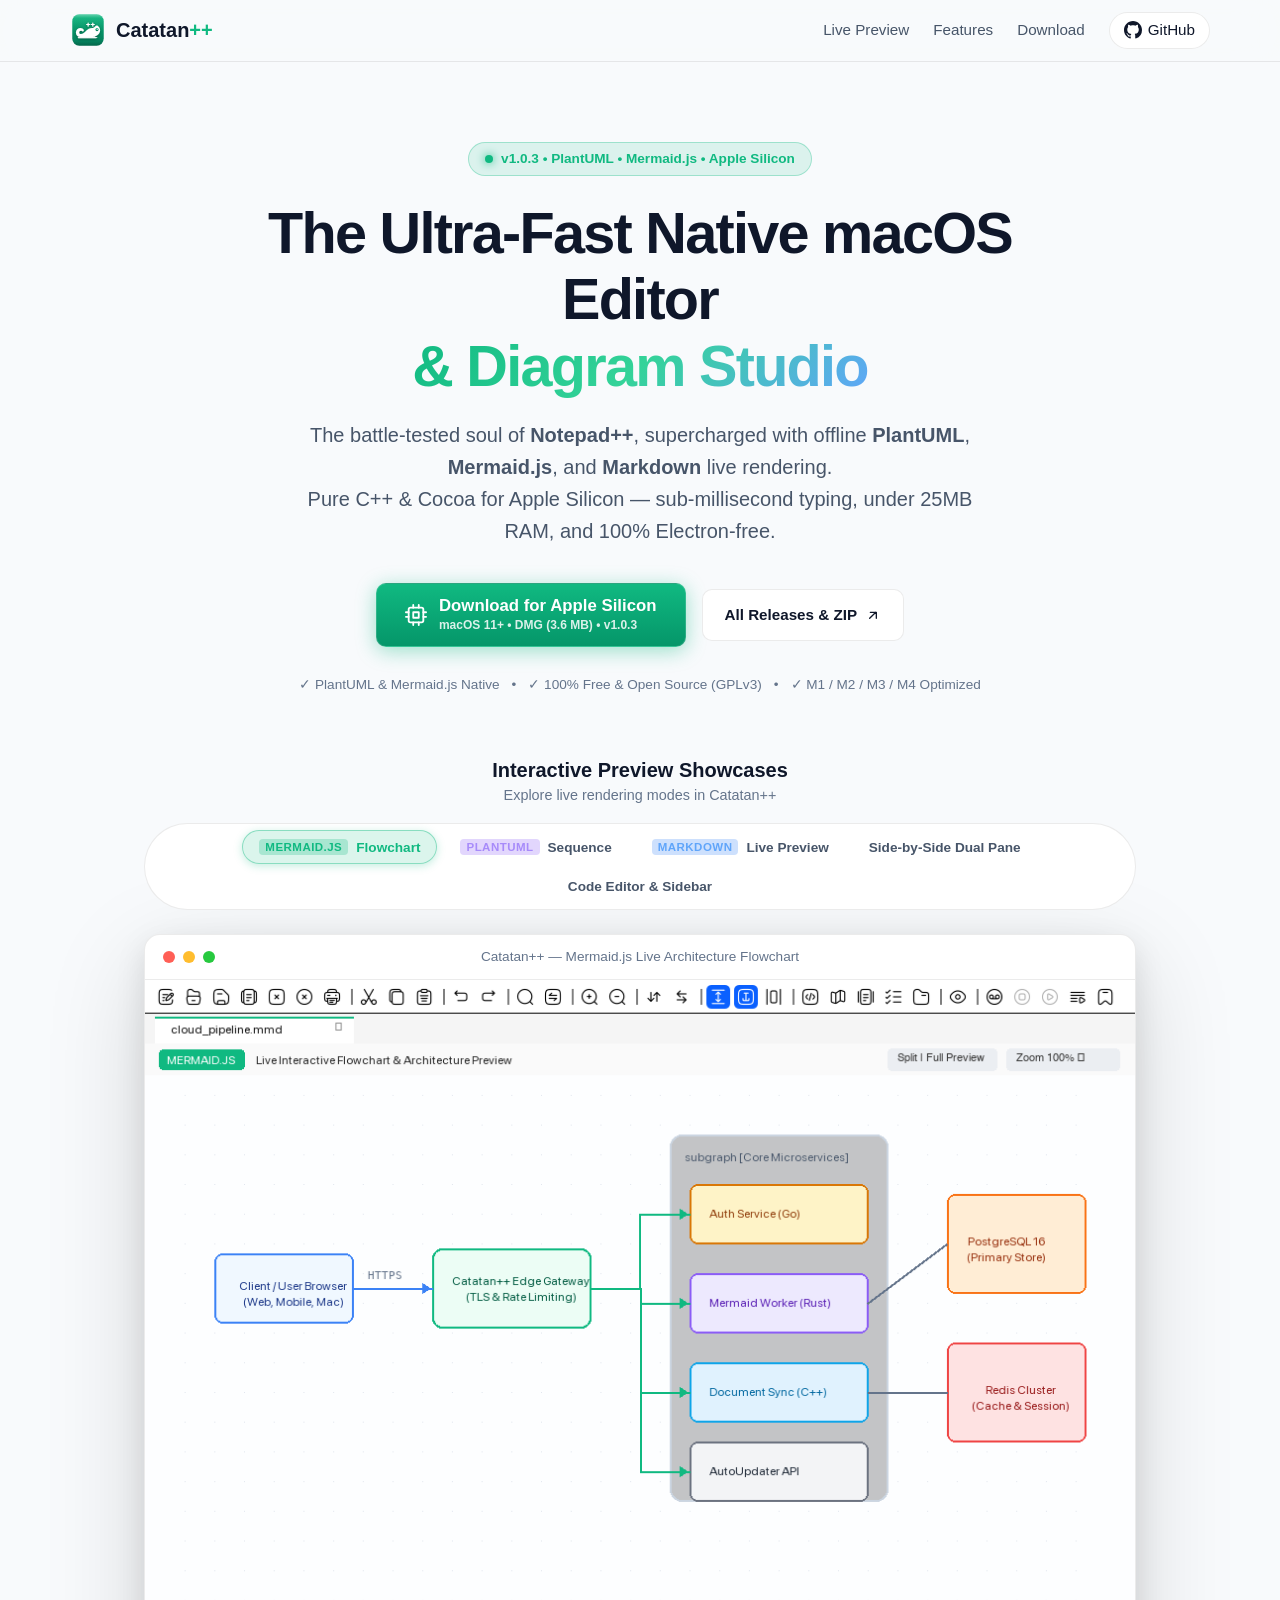
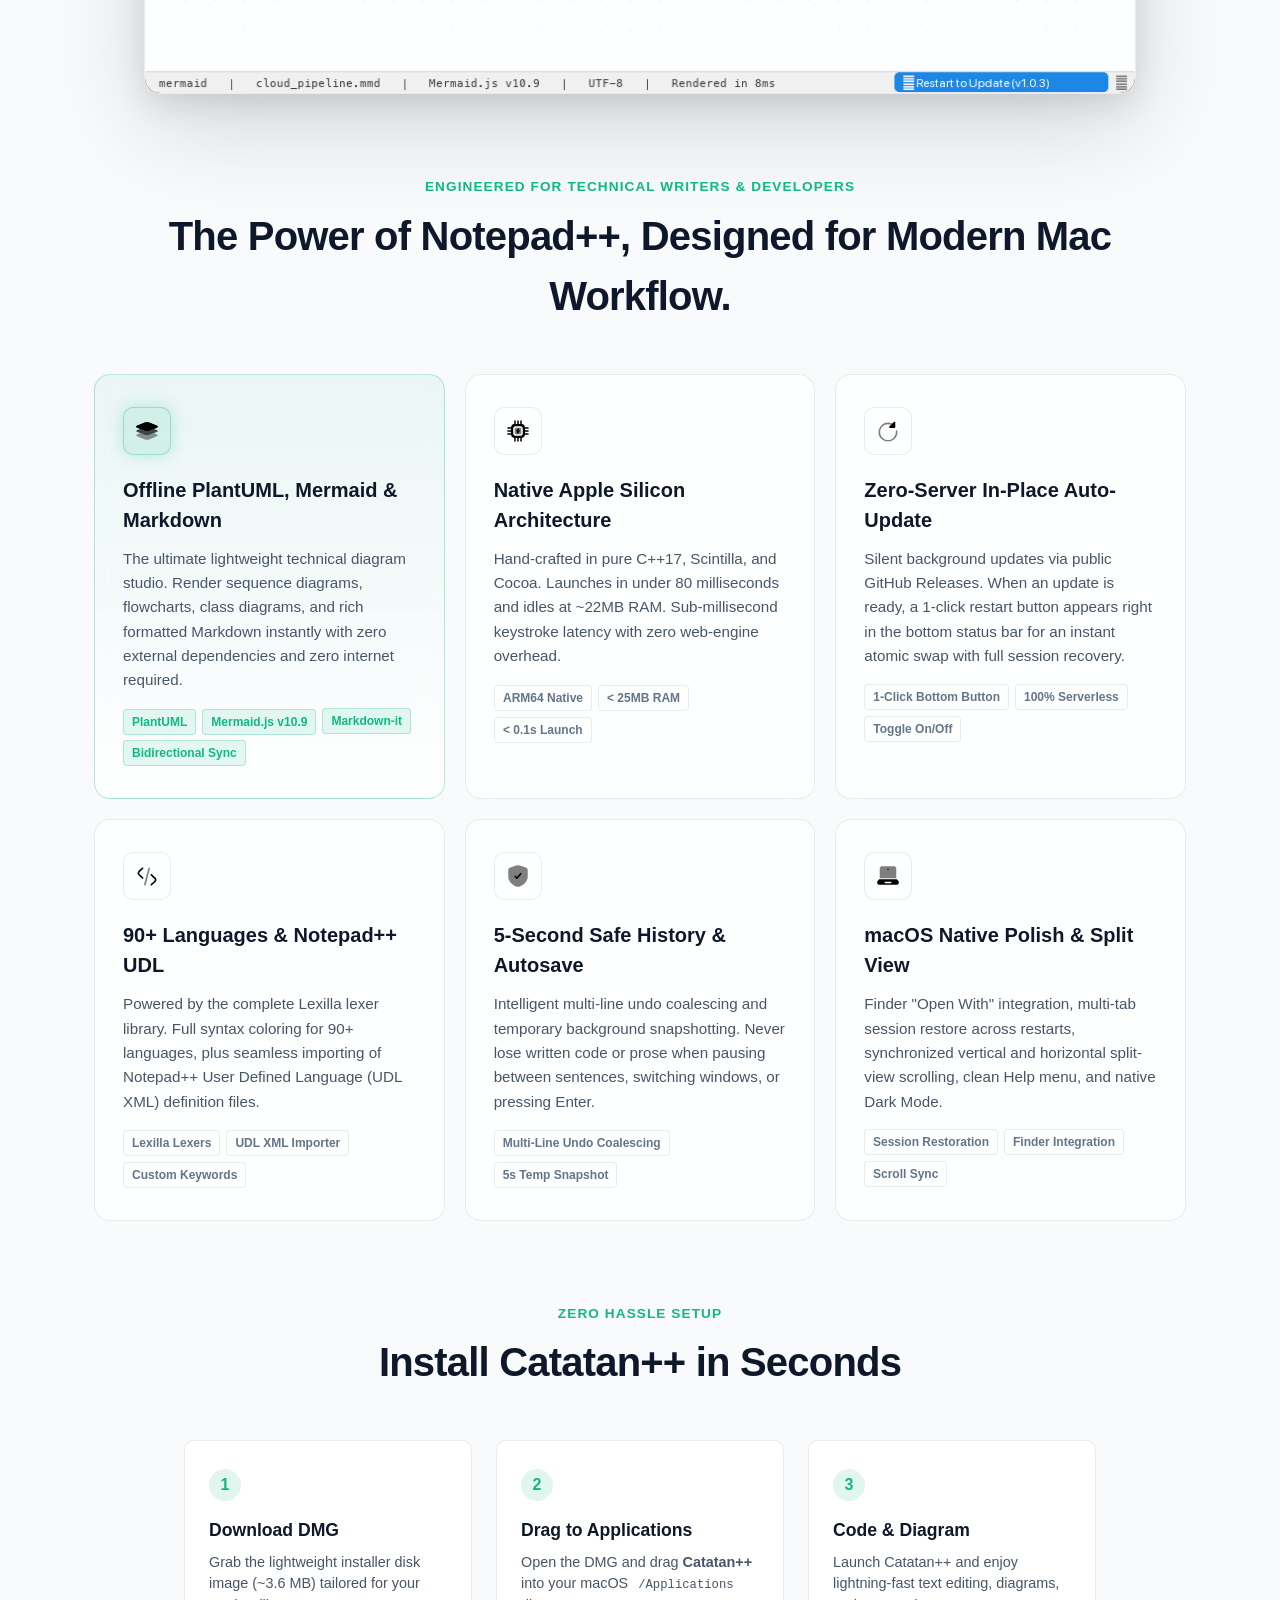
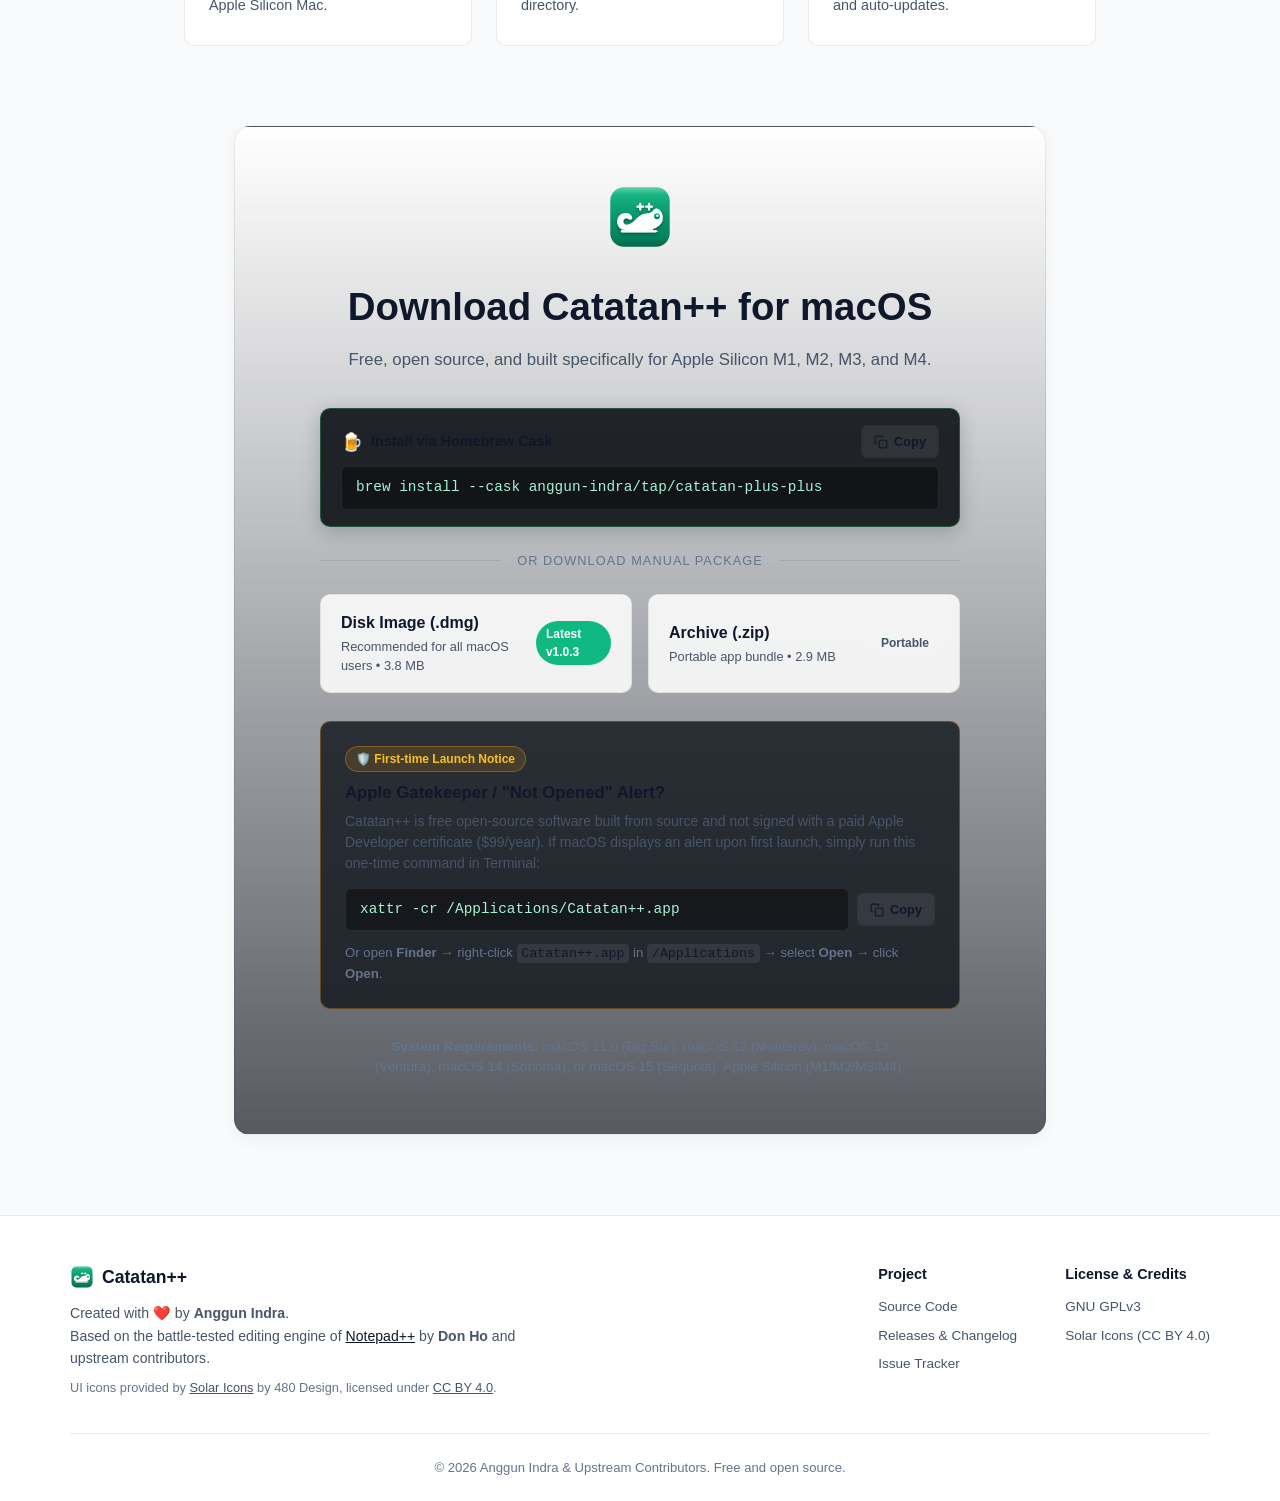
==== commit 7783cb9f: "docs: add homebrew cask installation option and gatekeeper bypass guide" ====
--- a/docs/index.html
+++ b/docs/index.html
@@ -247,12 +247,31 @@
         <img src="assets/logo.svg" alt="Catatan++ Mascot" class="download-mascot" width="68" height="68">
         <h2>Download Catatan++ for macOS</h2>
         <p>Free, open source, and built specifically for Apple Silicon M1, M2, M3, and M4.</p>
+
+        <!-- Homebrew Installation Option -->
+        <div class="brew-install-box">
+          <div class="brew-header">
+            <span class="brew-label">
+              <span class="brew-icon">🍺</span>
+              <span>Install via Homebrew Cask</span>
+            </span>
+            <button class="copy-cmd-btn" id="copyBrewBtn" aria-label="Copy brew command">
+              <svg width="14" height="14" viewBox="0 0 24 24" fill="none" stroke="currentColor" stroke-width="2"><rect x="9" y="9" width="13" height="13" rx="2" ry="2"></rect><path d="M5 15H4a2 2 0 0 1-2-2V4a2 2 0 0 1 2-2h9a2 2 0 0 1 2 2v1"></path></svg>
+              <span>Copy</span>
+            </button>
+          </div>
+          <code class="brew-code">brew install --cask anggun-indra/tap/catatan-plus-plus</code>
+        </div>
         
+        <div class="download-divider">
+          <span>or download manual package</span>
+        </div>
+
         <div class="download-options">
           <a href="https://github.com/anggun-indra/catatan-plus-plus/releases/latest" id="matrixDmgBtn" class="download-btn-card">
             <div class="btn-card-left">
               <span class="btn-card-title">Disk Image (.dmg)</span>
-              <span class="btn-card-desc">Recommended for all macOS users • 3.6 MB</span>
+              <span class="btn-card-desc">Recommended for all macOS users • 3.8 MB</span>
             </div>
             <span class="btn-badge">Latest v1.0.3</span>
           </a>
@@ -260,10 +279,29 @@
           <a href="https://github.com/anggun-indra/catatan-plus-plus/releases/latest" id="matrixZipBtn" class="download-btn-card secondary">
             <div class="btn-card-left">
               <span class="btn-card-title">Archive (.zip)</span>
-              <span class="btn-card-desc">Portable app bundle • 2.8 MB</span>
+              <span class="btn-card-desc">Portable app bundle • 2.9 MB</span>
             </div>
             <span class="btn-badge secondary">Portable</span>
           </a>
+        </div>
+
+        <!-- macOS Gatekeeper Notice -->
+        <div class="gatekeeper-card">
+          <div class="gatekeeper-header">
+            <div class="gatekeeper-badge">🛡️ First-time Launch Notice</div>
+            <h4>Apple Gatekeeper / "Not Opened" Alert?</h4>
+            <p>Catatan++ is free open-source software built from source and not signed with a paid Apple Developer certificate ($99/year). If macOS displays an alert upon first launch, simply run this one-time command in Terminal:</p>
+          </div>
+          <div class="gatekeeper-cmd-wrap">
+            <code class="gatekeeper-code">xattr -cr /Applications/Catatan++.app</code>
+            <button class="copy-cmd-btn" id="copyXattrBtn" aria-label="Copy xattr command">
+              <svg width="14" height="14" viewBox="0 0 24 24" fill="none" stroke="currentColor" stroke-width="2"><rect x="9" y="9" width="13" height="13" rx="2" ry="2"></rect><path d="M5 15H4a2 2 0 0 1-2-2V4a2 2 0 0 1 2-2h9a2 2 0 0 1 2 2v1"></path></svg>
+              <span>Copy</span>
+            </button>
+          </div>
+          <div class="gatekeeper-alt">
+            <span>Or open <strong>Finder</strong> &rarr; right-click <code>Catatan++.app</code> in <code>/Applications</code> &rarr; select <strong>Open</strong> &rarr; click <strong>Open</strong>.</span>
+          </div>
         </div>
 
         <div class="download-system-req">
--- a/docs/style.css
+++ b/docs/style.css
@@ -704,6 +704,166 @@
 .btn-badge.secondary {
   background: rgba(255, 255, 255, 0.1);
   color: var(--text-secondary);
+}
+
+/* Homebrew & Gatekeeper Additions */
+.brew-install-box {
+  background: rgba(13, 17, 23, 0.9);
+  border: 1px solid rgba(46, 204, 113, 0.3);
+  border-radius: var(--radius-md);
+  padding: 16px 20px;
+  max-width: 640px;
+  margin: 0 auto 24px;
+  text-align: left;
+  box-shadow: 0 4px 20px rgba(0, 0, 0, 0.2);
+}
+
+.brew-header {
+  display: flex;
+  align-items: center;
+  justify-content: space-between;
+  margin-bottom: 8px;
+}
+
+.brew-label {
+  display: flex;
+  align-items: center;
+  gap: 8px;
+  font-size: 0.9rem;
+  font-weight: 700;
+  color: var(--text-primary);
+}
+
+.brew-icon {
+  font-size: 1.1rem;
+}
+
+.brew-code, .gatekeeper-code {
+  display: block;
+  font-family: ui-monospace, SFMono-Regular, Menlo, Monaco, Consolas, monospace;
+  font-size: 0.9rem;
+  color: #a7f3d0;
+  background: rgba(0, 0, 0, 0.4);
+  padding: 10px 14px;
+  border-radius: var(--radius-sm);
+  border: 1px solid rgba(255, 255, 255, 0.08);
+  overflow-x: auto;
+  white-space: nowrap;
+}
+
+.download-divider {
+  display: flex;
+  align-items: center;
+  text-align: center;
+  max-width: 640px;
+  margin: 0 auto 24px;
+  color: var(--text-muted);
+  font-size: 0.8rem;
+  text-transform: uppercase;
+  letter-spacing: 0.08em;
+}
+
+.download-divider::before,
+.download-divider::after {
+  content: "";
+  flex: 1;
+  border-bottom: 1px solid var(--border-subtle);
+}
+
+.download-divider span {
+  padding: 0 16px;
+}
+
+/* Gatekeeper Notice Card */
+.gatekeeper-card {
+  background: rgba(22, 27, 34, 0.85);
+  border: 1px solid rgba(245, 158, 11, 0.3);
+  border-radius: var(--radius-md);
+  padding: 24px;
+  max-width: 640px;
+  margin: 28px auto 28px;
+  text-align: left;
+}
+
+.gatekeeper-header {
+  margin-bottom: 14px;
+}
+
+.gatekeeper-badge {
+  display: inline-block;
+  background: rgba(245, 158, 11, 0.15);
+  color: #fbbf24;
+  border: 1px solid rgba(245, 158, 11, 0.35);
+  font-size: 0.75rem;
+  font-weight: 700;
+  padding: 3px 10px;
+  border-radius: var(--radius-full);
+  margin-bottom: 8px;
+}
+
+.gatekeeper-header h4 {
+  font-size: 1.05rem;
+  font-weight: 700;
+  color: var(--text-primary);
+  margin-bottom: 6px;
+}
+
+.gatekeeper-header p {
+  font-size: 0.875rem !important;
+  color: var(--text-secondary) !important;
+  line-height: 1.5;
+  margin-bottom: 0 !important;
+}
+
+.gatekeeper-cmd-wrap {
+  display: flex;
+  align-items: center;
+  gap: 8px;
+  margin: 12px 0;
+}
+
+.gatekeeper-cmd-wrap .gatekeeper-code {
+  flex: 1;
+}
+
+.gatekeeper-alt {
+  font-size: 0.825rem;
+  color: var(--text-muted);
+  line-height: 1.5;
+}
+
+.gatekeeper-alt code {
+  color: var(--text-primary);
+  background: rgba(255, 255, 255, 0.08);
+  padding: 2px 5px;
+  border-radius: 4px;
+}
+
+.copy-cmd-btn {
+  display: inline-flex;
+  align-items: center;
+  gap: 6px;
+  background: rgba(255, 255, 255, 0.08);
+  color: var(--text-primary);
+  border: 1px solid var(--border-subtle);
+  border-radius: var(--radius-sm);
+  padding: 8px 12px;
+  font-size: 0.8rem;
+  font-weight: 600;
+  cursor: pointer;
+  transition: all 0.15s ease;
+  white-space: nowrap;
+}
+
+.copy-cmd-btn:hover {
+  background: rgba(255, 255, 255, 0.16);
+  border-color: var(--border-focus);
+}
+
+.copy-cmd-btn.copied {
+  background: rgba(16, 185, 129, 0.2);
+  color: #34d399;
+  border-color: #10b981;
 }
 
 .download-system-req {
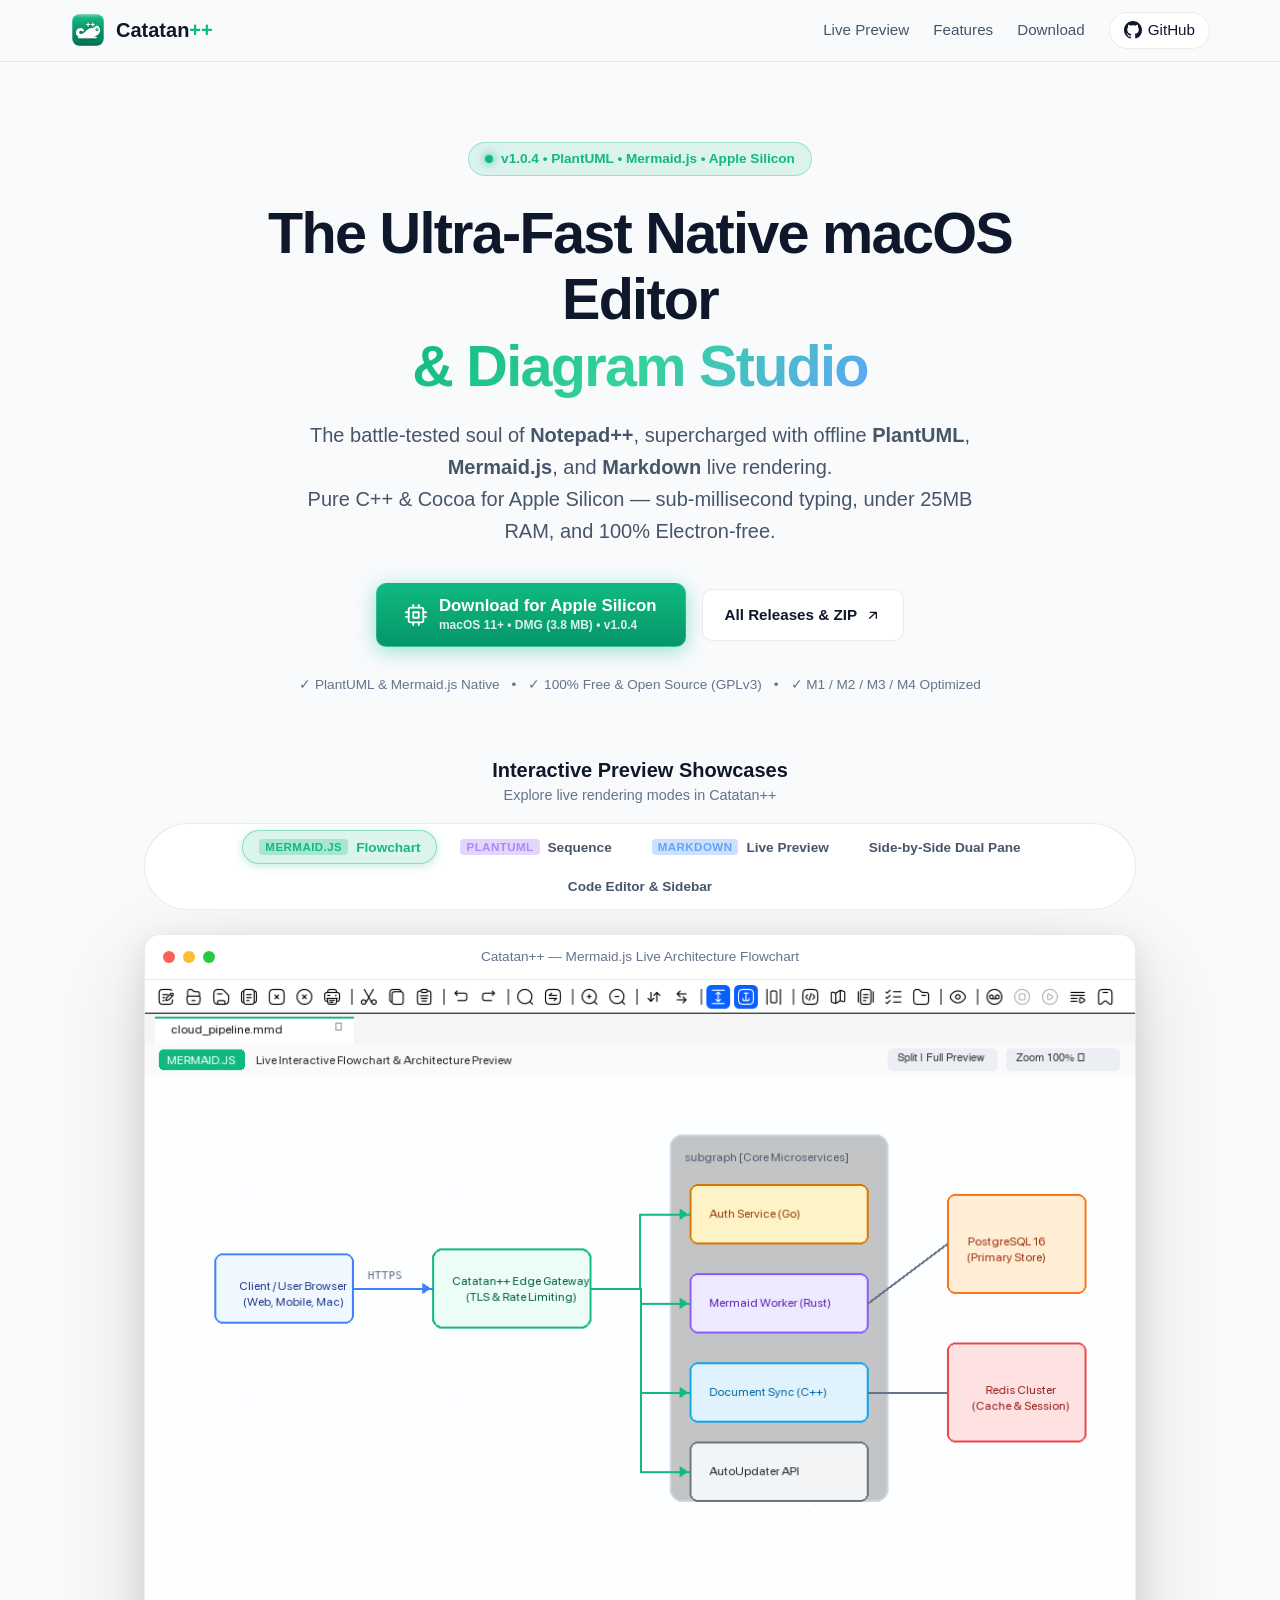
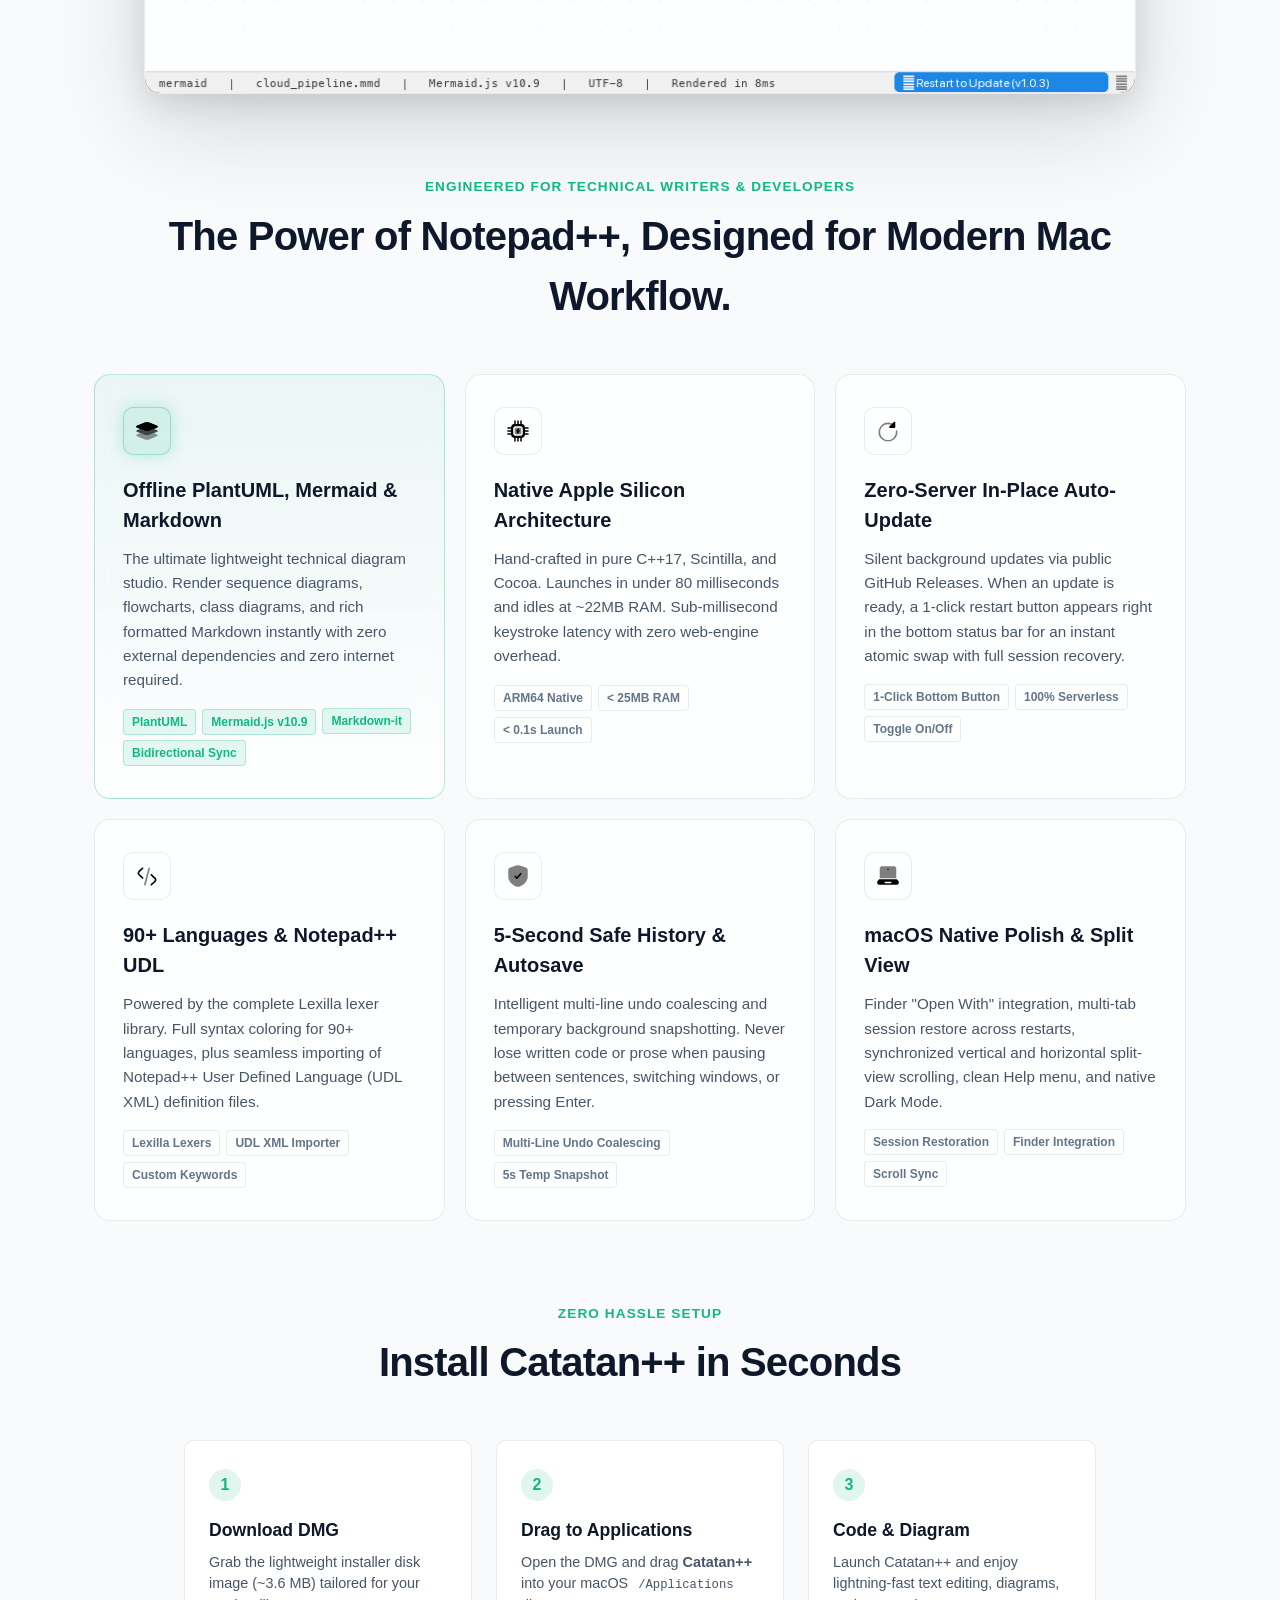
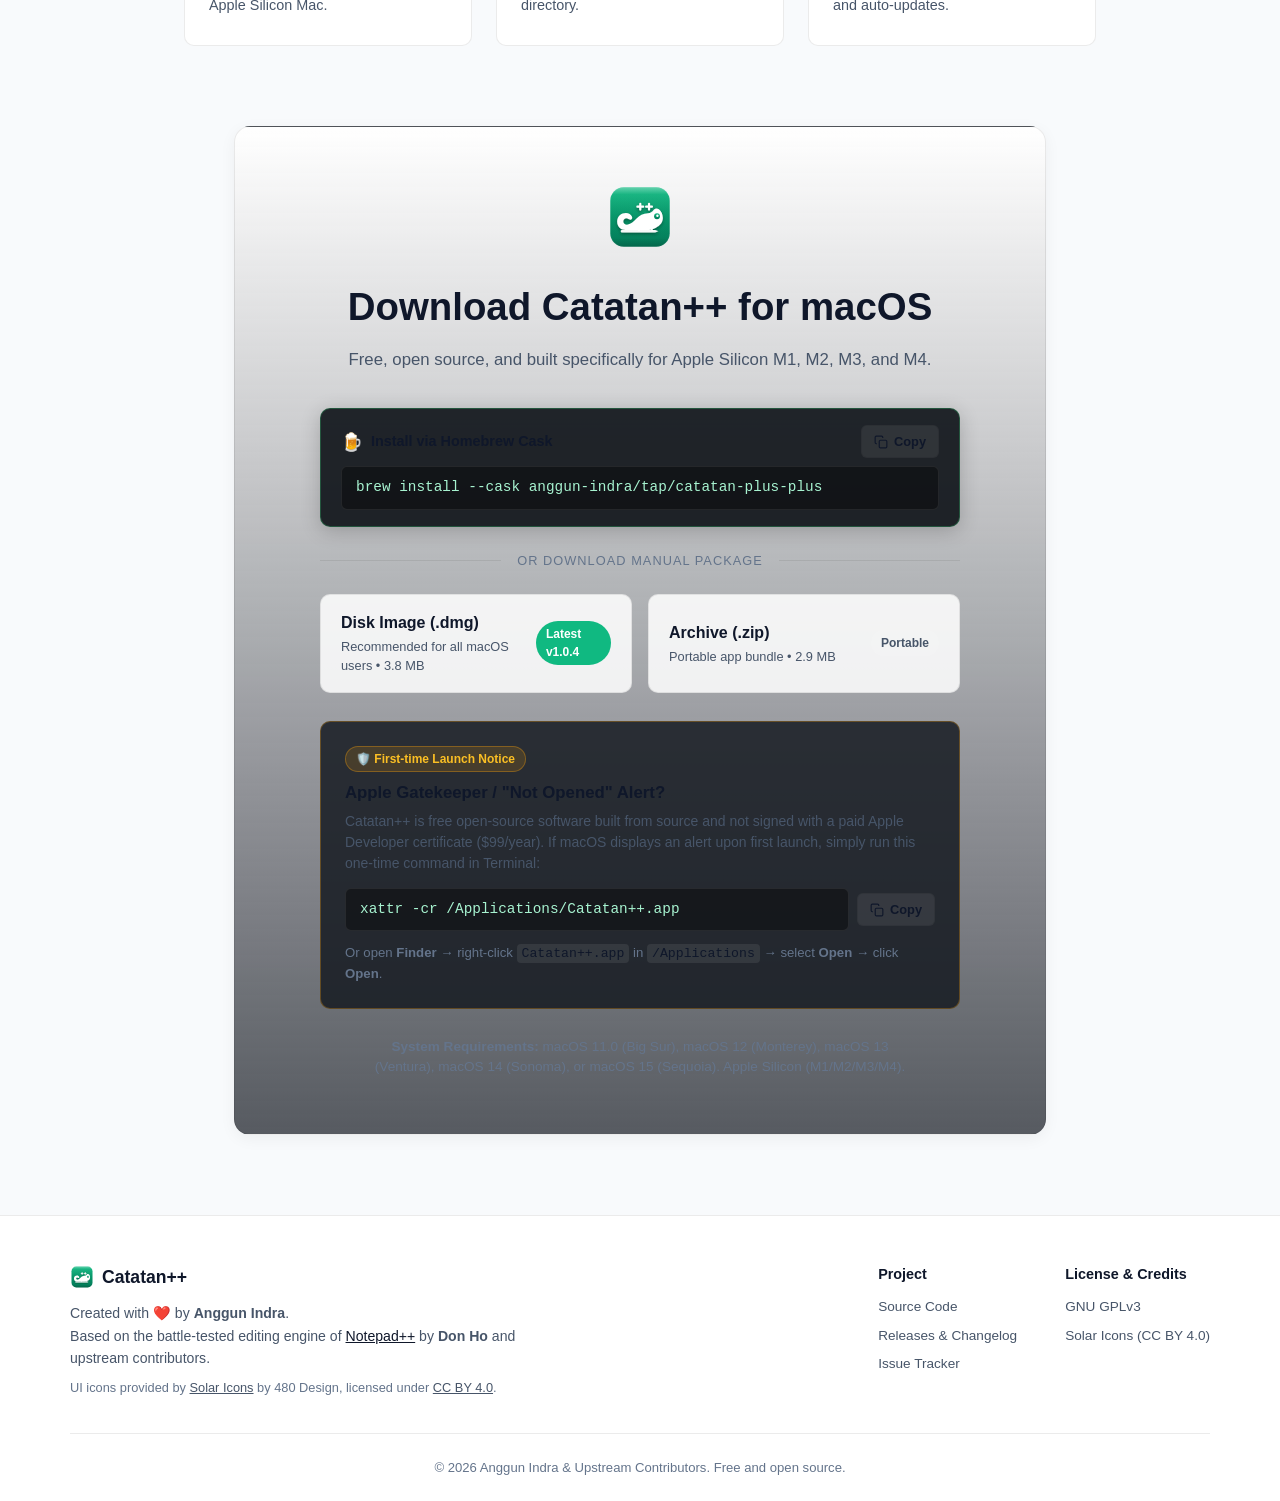
==== commit 2e6c3226: "release: bump version to v1.0.4 with Open Recent & Session Snapshot features" ====
--- a/docs/index.html
+++ b/docs/index.html
@@ -40,7 +40,7 @@
     <section class="hero-section">
       <div class="hero-badge" id="releaseBadge">
         <span class="badge-dot"></span>
-        <span id="versionText">v1.0.3 • PlantUML • Mermaid.js • Apple Silicon</span>
+        <span id="versionText">v1.0.4 • PlantUML • Mermaid.js • Apple Silicon</span>
       </div>
       <h1 class="hero-title">
         The Ultra-Fast Native macOS Editor<br>
@@ -60,7 +60,7 @@
           </svg>
           <div class="btn-text-wrap">
             <span class="btn-main-label">Download for Apple Silicon</span>
-            <span class="btn-sub-label" id="dmgSubLabel">macOS 11+ • DMG (3.6 MB) • v1.0.3</span>
+            <span class="btn-sub-label" id="dmgSubLabel">macOS 11+ • DMG (3.8 MB) • v1.0.4</span>
           </div>
         </a>
         <a href="https://github.com/anggun-indra/catatan-plus-plus/releases" class="btn-secondary">
@@ -273,7 +273,7 @@
               <span class="btn-card-title">Disk Image (.dmg)</span>
               <span class="btn-card-desc">Recommended for all macOS users • 3.8 MB</span>
             </div>
-            <span class="btn-badge">Latest v1.0.3</span>
+            <span class="btn-badge">Latest v1.0.4</span>
           </a>
 
           <a href="https://github.com/anggun-indra/catatan-plus-plus/releases/latest" id="matrixZipBtn" class="download-btn-card secondary">
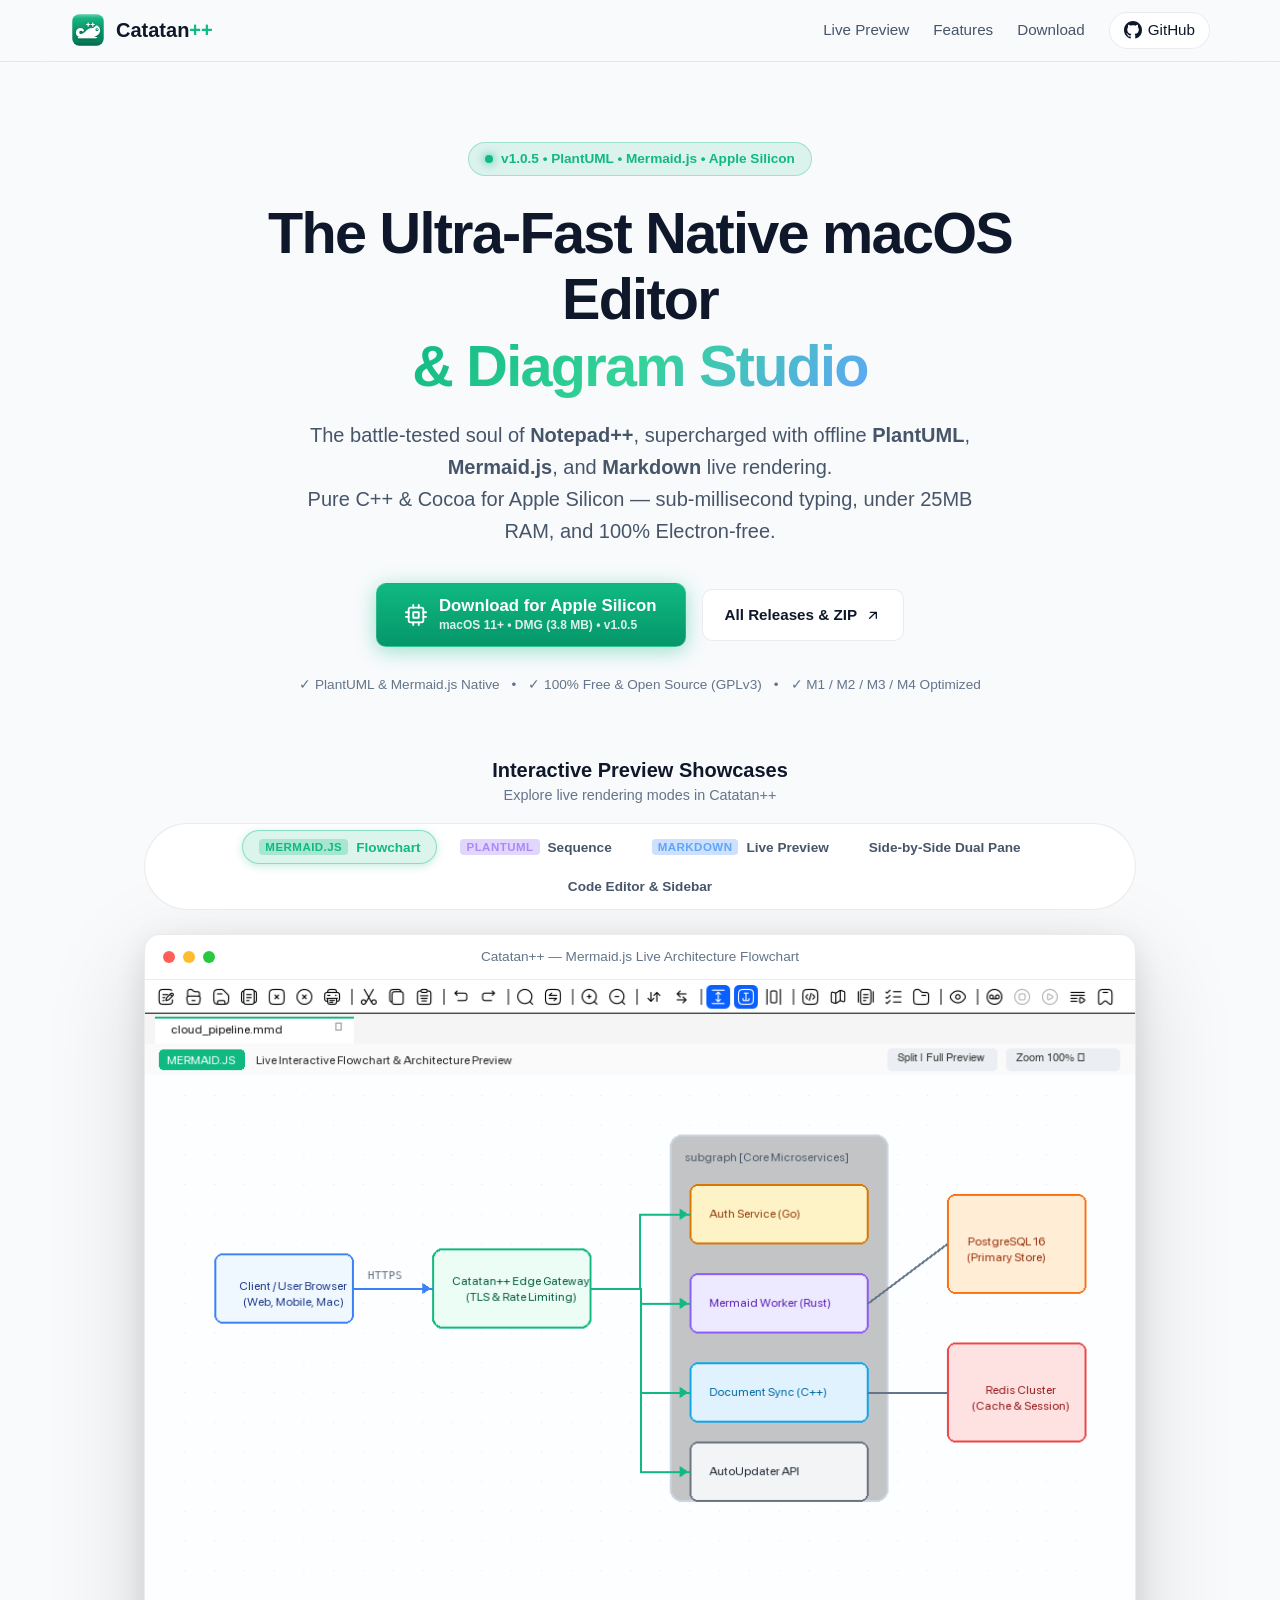
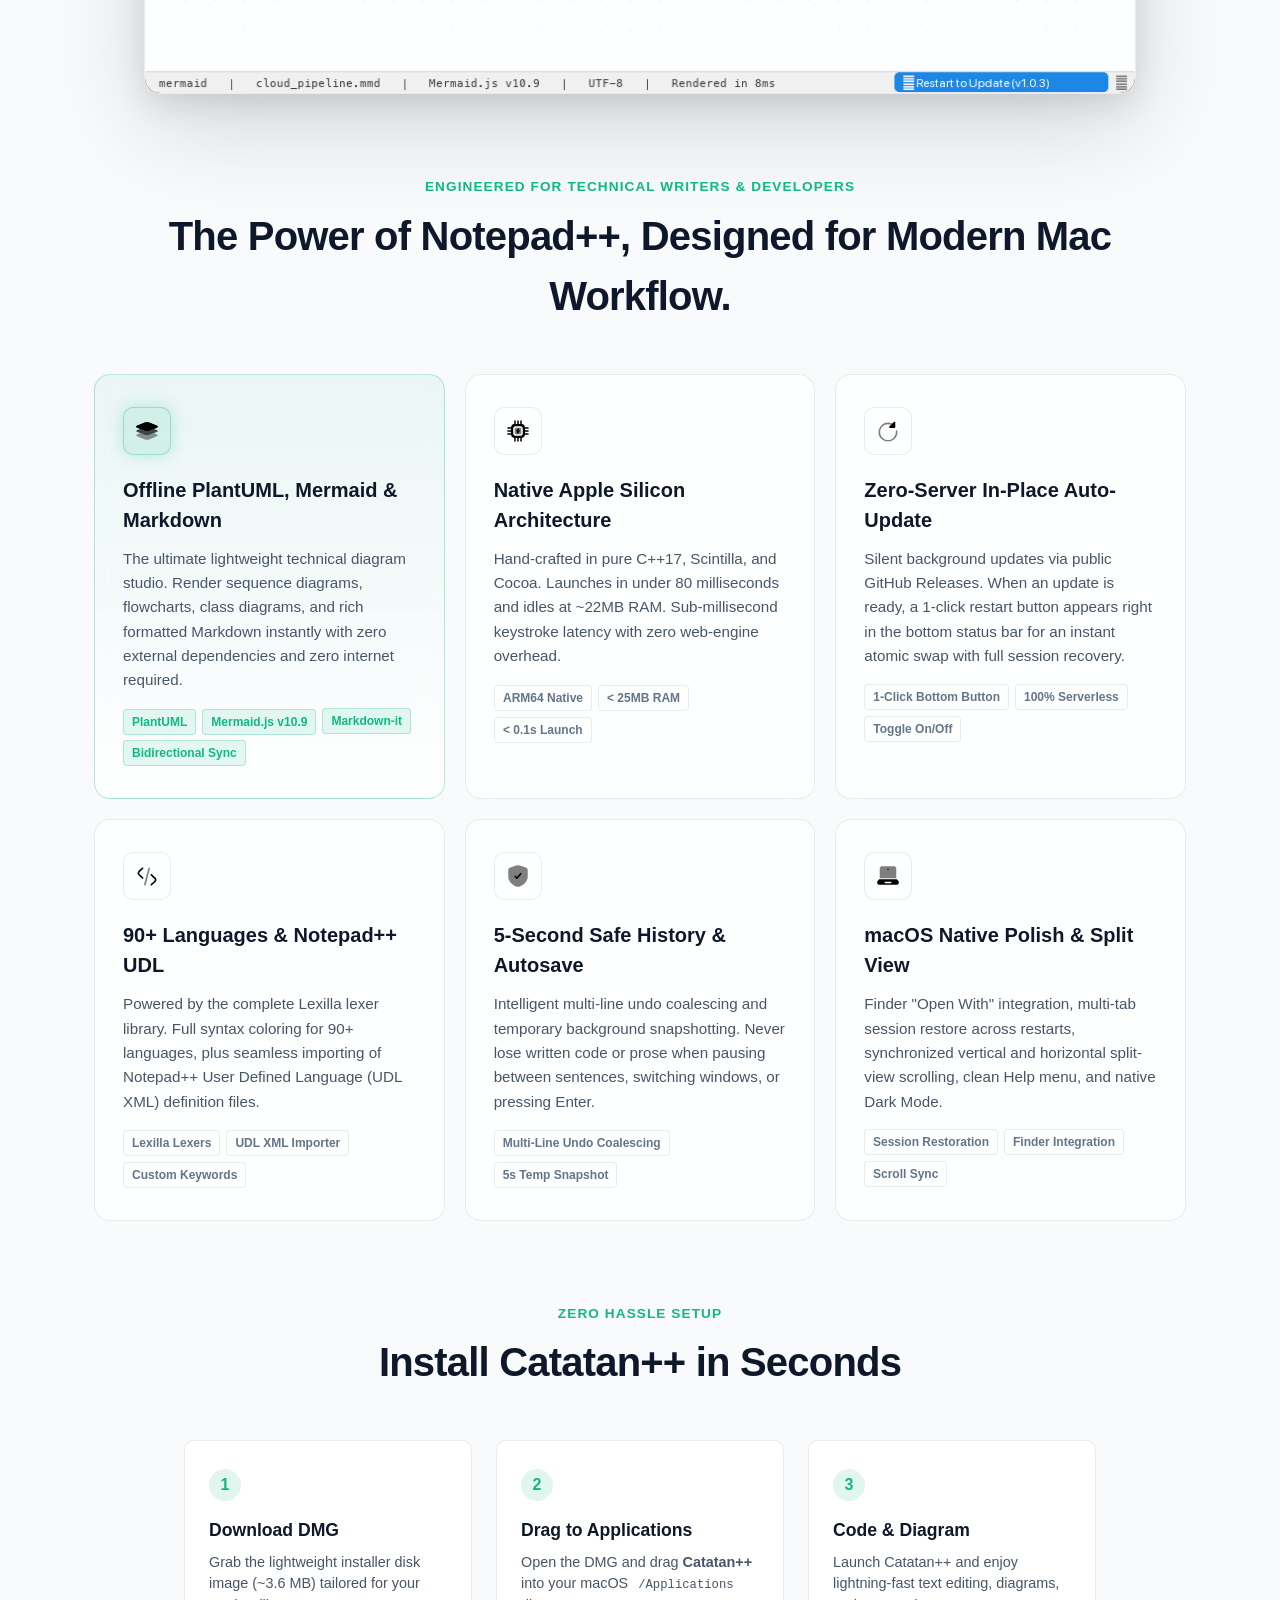
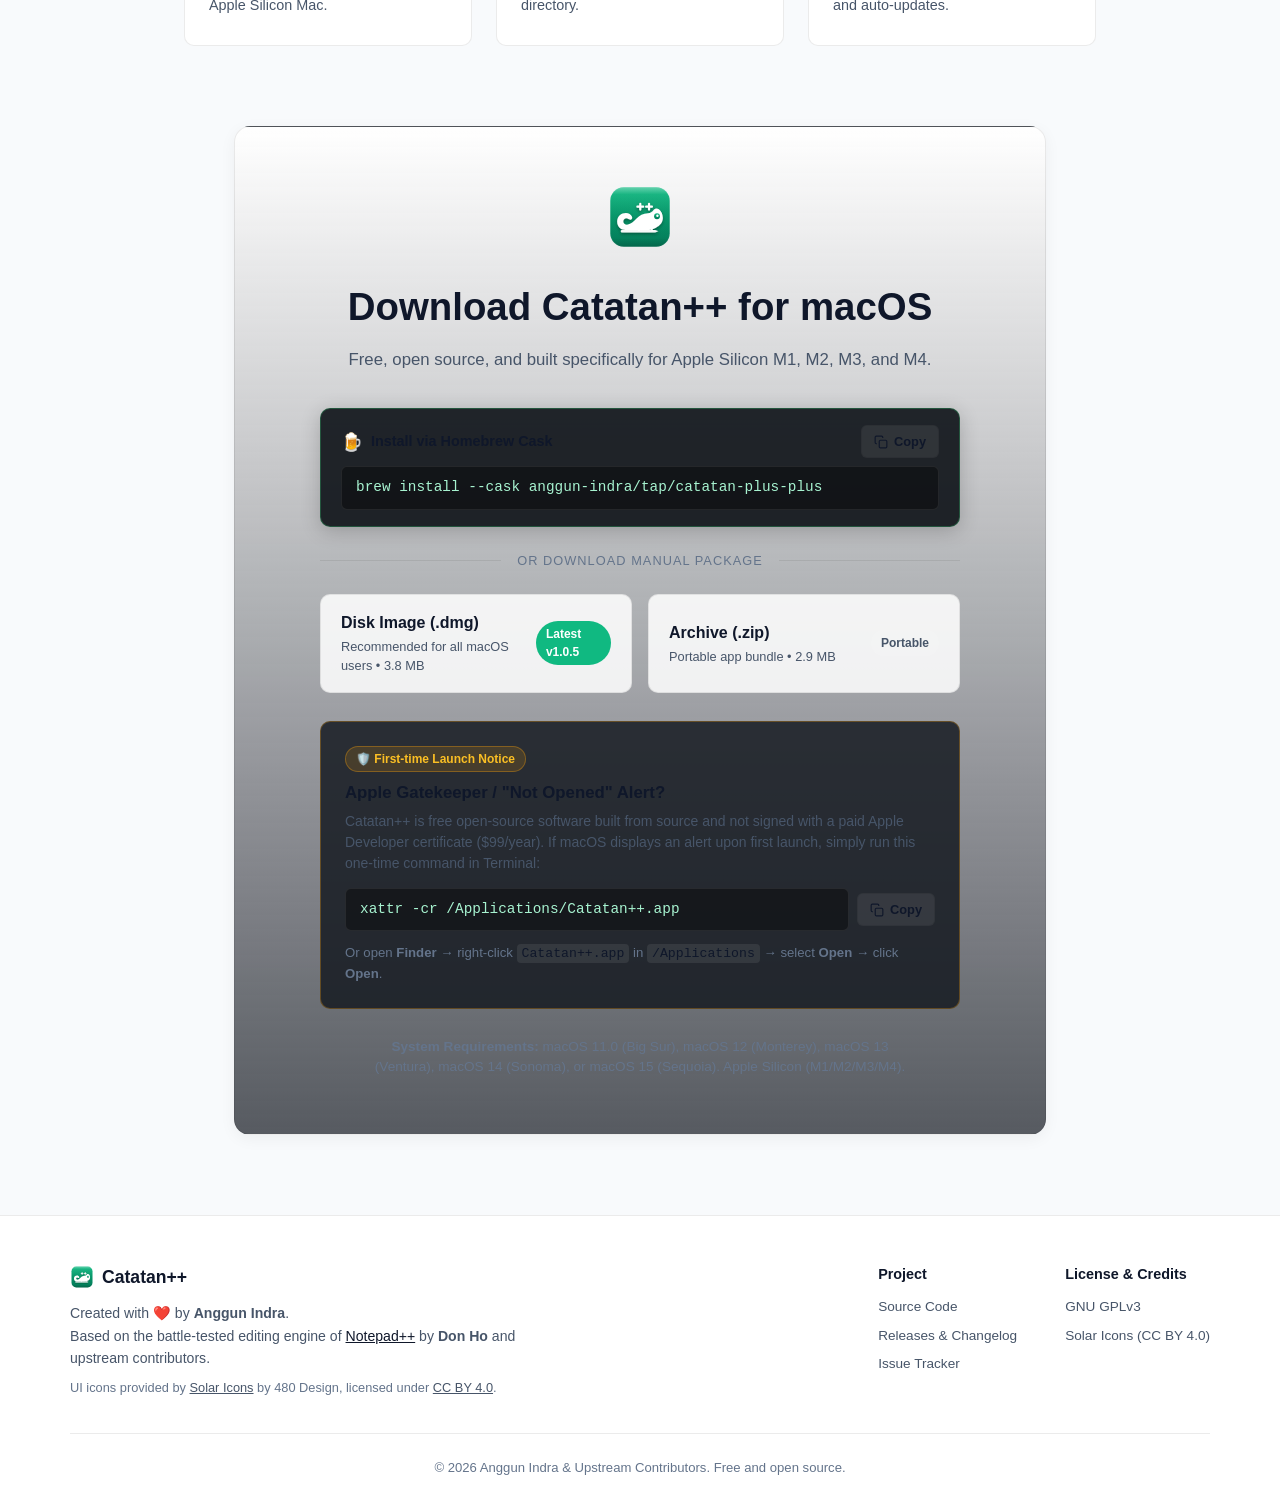
==== commit e5a80ecd: "fix: restore immediate keyboard focus on new and switched tabs; release v1.0.5" ====
--- a/docs/index.html
+++ b/docs/index.html
@@ -40,7 +40,7 @@
     <section class="hero-section">
       <div class="hero-badge" id="releaseBadge">
         <span class="badge-dot"></span>
-        <span id="versionText">v1.0.4 • PlantUML • Mermaid.js • Apple Silicon</span>
+        <span id="versionText">v1.0.5 • PlantUML • Mermaid.js • Apple Silicon</span>
       </div>
       <h1 class="hero-title">
         The Ultra-Fast Native macOS Editor<br>
@@ -60,7 +60,7 @@
           </svg>
           <div class="btn-text-wrap">
             <span class="btn-main-label">Download for Apple Silicon</span>
-            <span class="btn-sub-label" id="dmgSubLabel">macOS 11+ • DMG (3.8 MB) • v1.0.4</span>
+            <span class="btn-sub-label" id="dmgSubLabel">macOS 11+ • DMG (3.8 MB) • v1.0.5</span>
           </div>
         </a>
         <a href="https://github.com/anggun-indra/catatan-plus-plus/releases" class="btn-secondary">
@@ -273,7 +273,7 @@
               <span class="btn-card-title">Disk Image (.dmg)</span>
               <span class="btn-card-desc">Recommended for all macOS users • 3.8 MB</span>
             </div>
-            <span class="btn-badge">Latest v1.0.4</span>
+            <span class="btn-badge">Latest v1.0.5</span>
           </a>
 
           <a href="https://github.com/anggun-indra/catatan-plus-plus/releases/latest" id="matrixZipBtn" class="download-btn-card secondary">
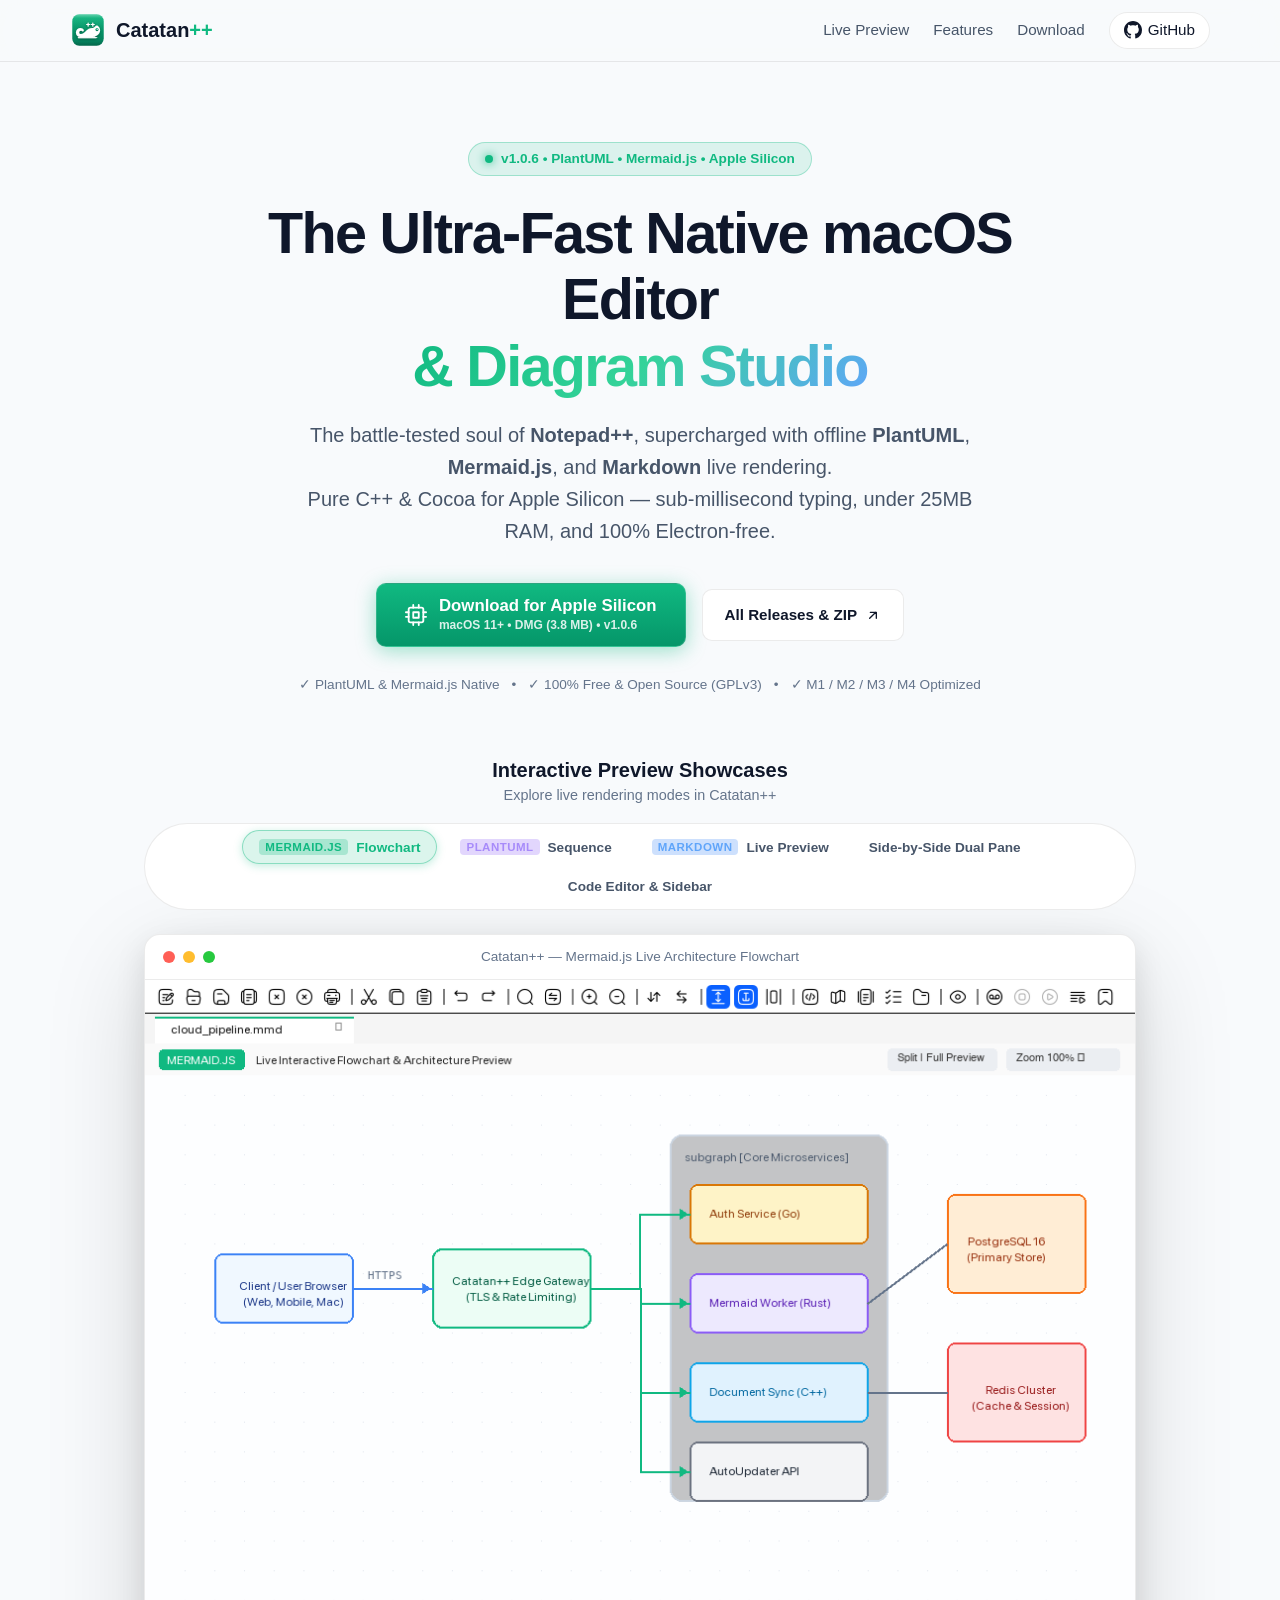
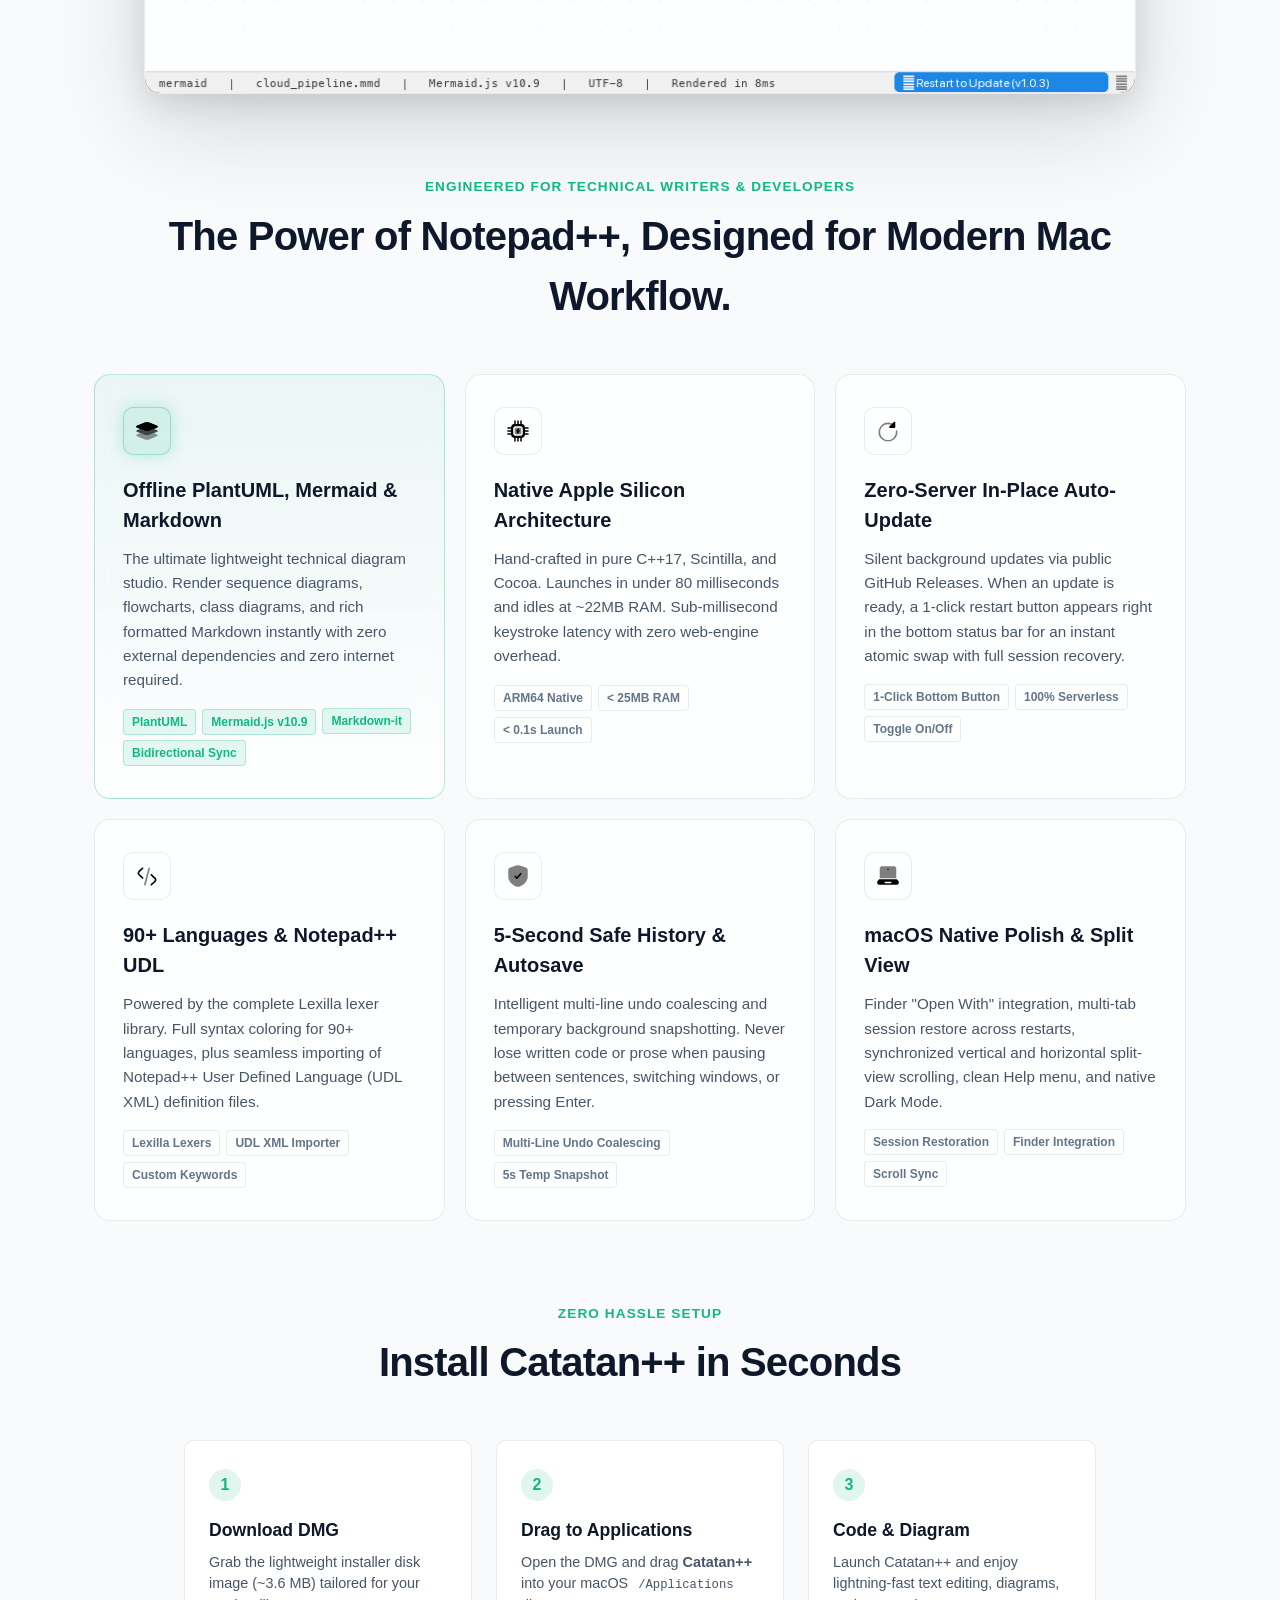
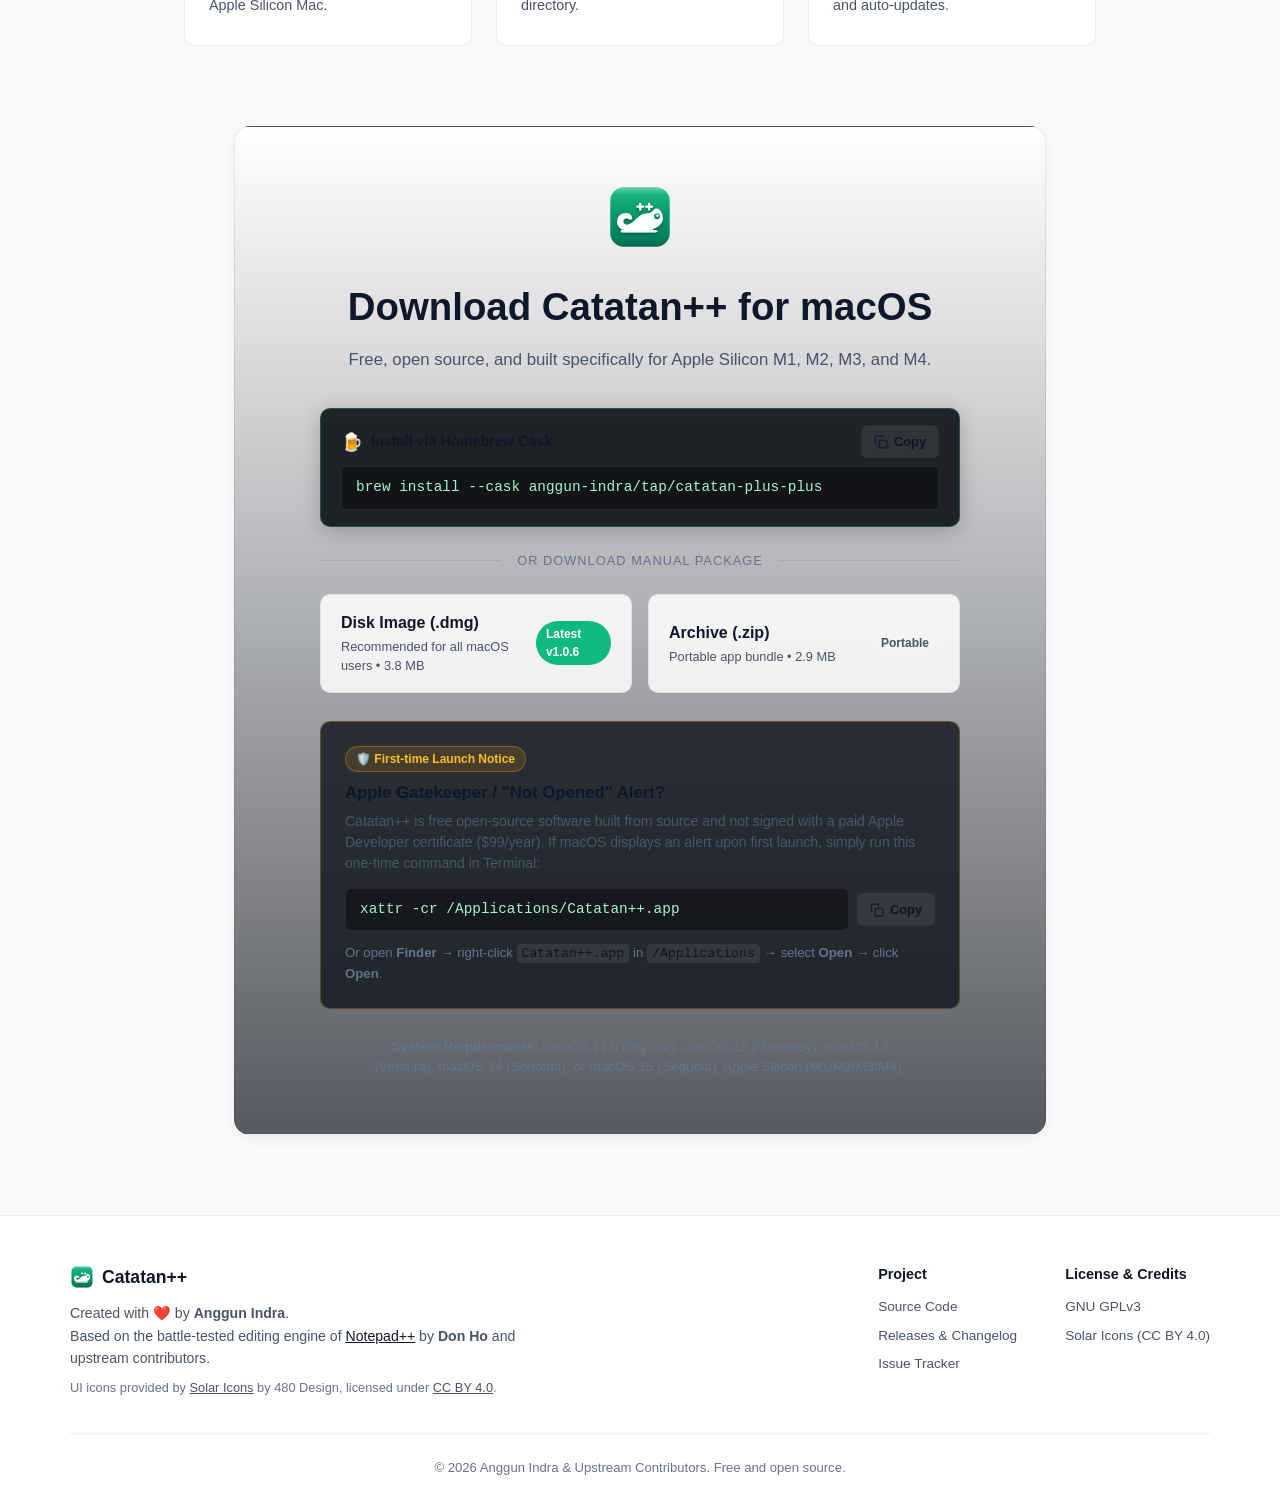
==== commit a5e1297a: "fix: prevent horizontal scroll shift on session restore; release v1.0.6" ====
--- a/docs/index.html
+++ b/docs/index.html
@@ -40,7 +40,7 @@
     <section class="hero-section">
       <div class="hero-badge" id="releaseBadge">
         <span class="badge-dot"></span>
-        <span id="versionText">v1.0.5 • PlantUML • Mermaid.js • Apple Silicon</span>
+        <span id="versionText">v1.0.6 • PlantUML • Mermaid.js • Apple Silicon</span>
       </div>
       <h1 class="hero-title">
         The Ultra-Fast Native macOS Editor<br>
@@ -60,7 +60,7 @@
           </svg>
           <div class="btn-text-wrap">
             <span class="btn-main-label">Download for Apple Silicon</span>
-            <span class="btn-sub-label" id="dmgSubLabel">macOS 11+ • DMG (3.8 MB) • v1.0.5</span>
+            <span class="btn-sub-label" id="dmgSubLabel">macOS 11+ • DMG (3.8 MB) • v1.0.6</span>
           </div>
         </a>
         <a href="https://github.com/anggun-indra/catatan-plus-plus/releases" class="btn-secondary">
@@ -273,7 +273,7 @@
               <span class="btn-card-title">Disk Image (.dmg)</span>
               <span class="btn-card-desc">Recommended for all macOS users • 3.8 MB</span>
             </div>
-            <span class="btn-badge">Latest v1.0.5</span>
+            <span class="btn-badge">Latest v1.0.6</span>
           </a>
 
           <a href="https://github.com/anggun-indra/catatan-plus-plus/releases/latest" id="matrixZipBtn" class="download-btn-card secondary">
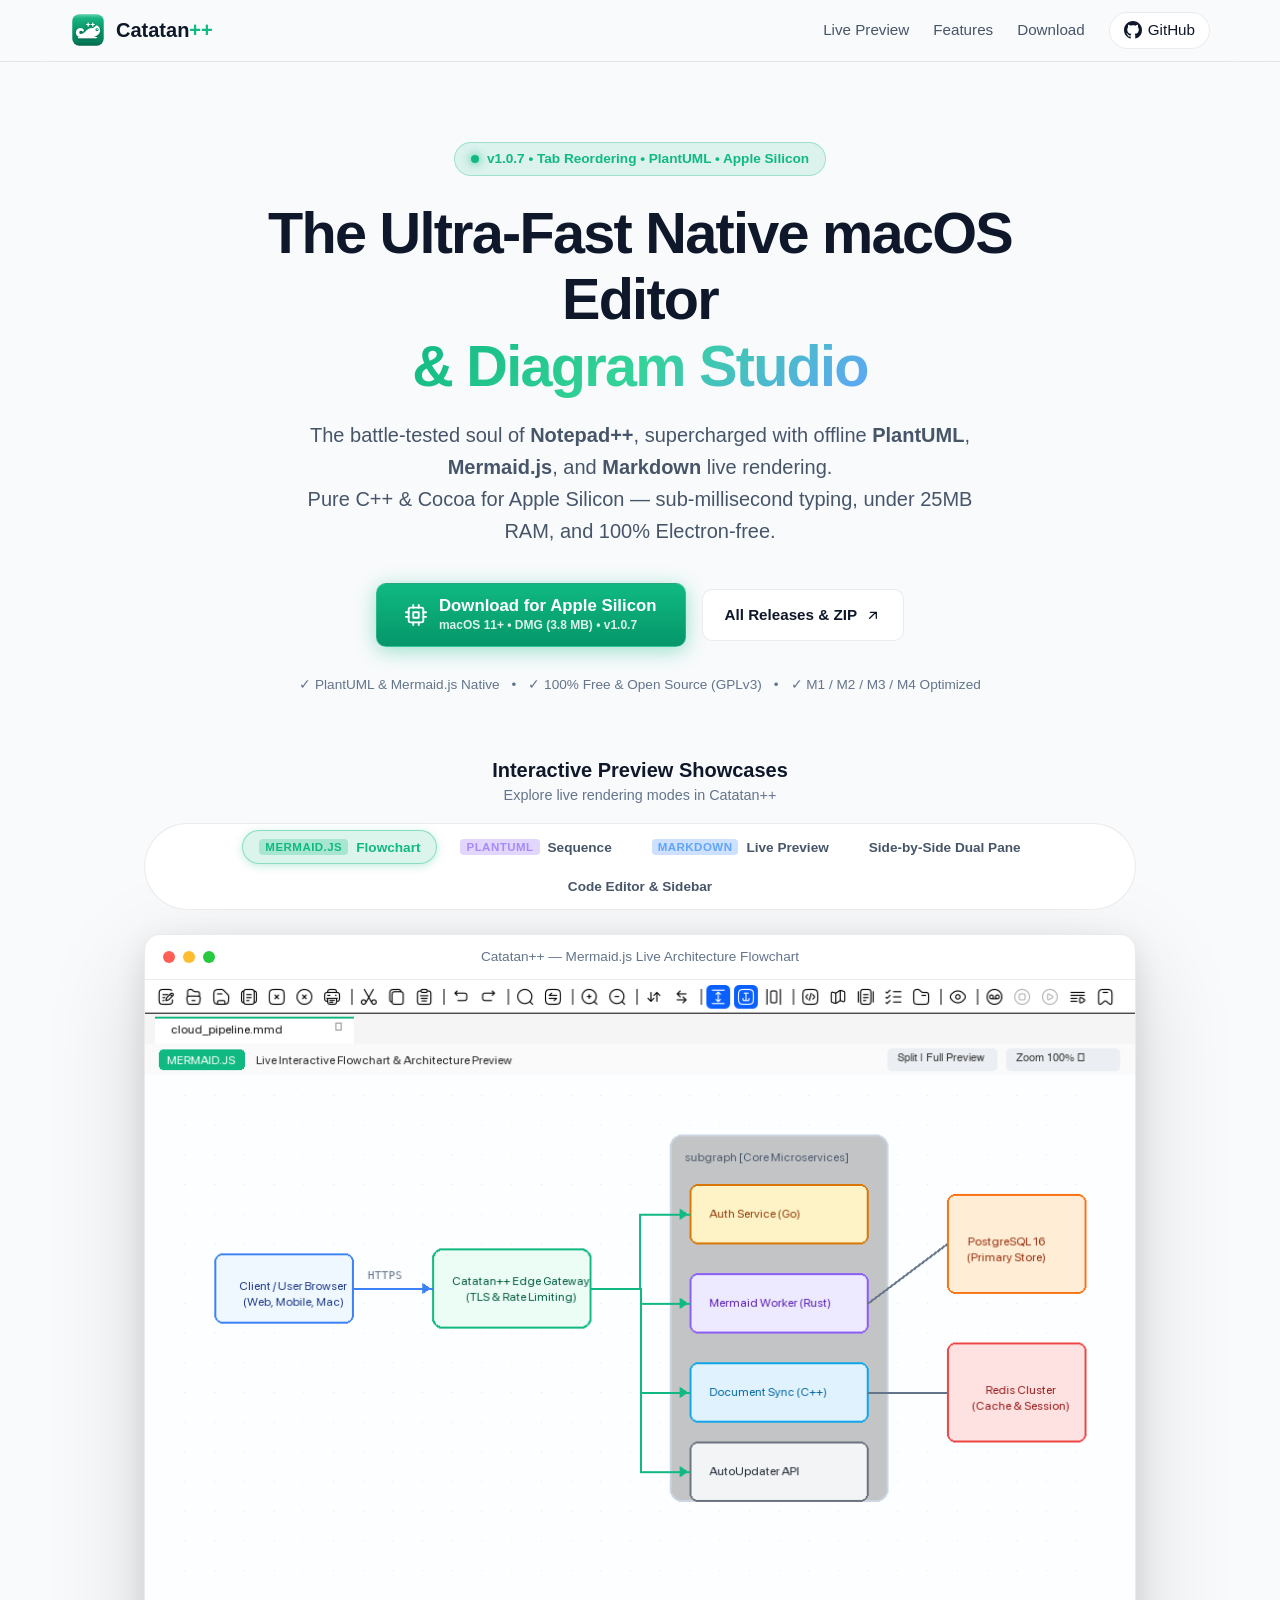
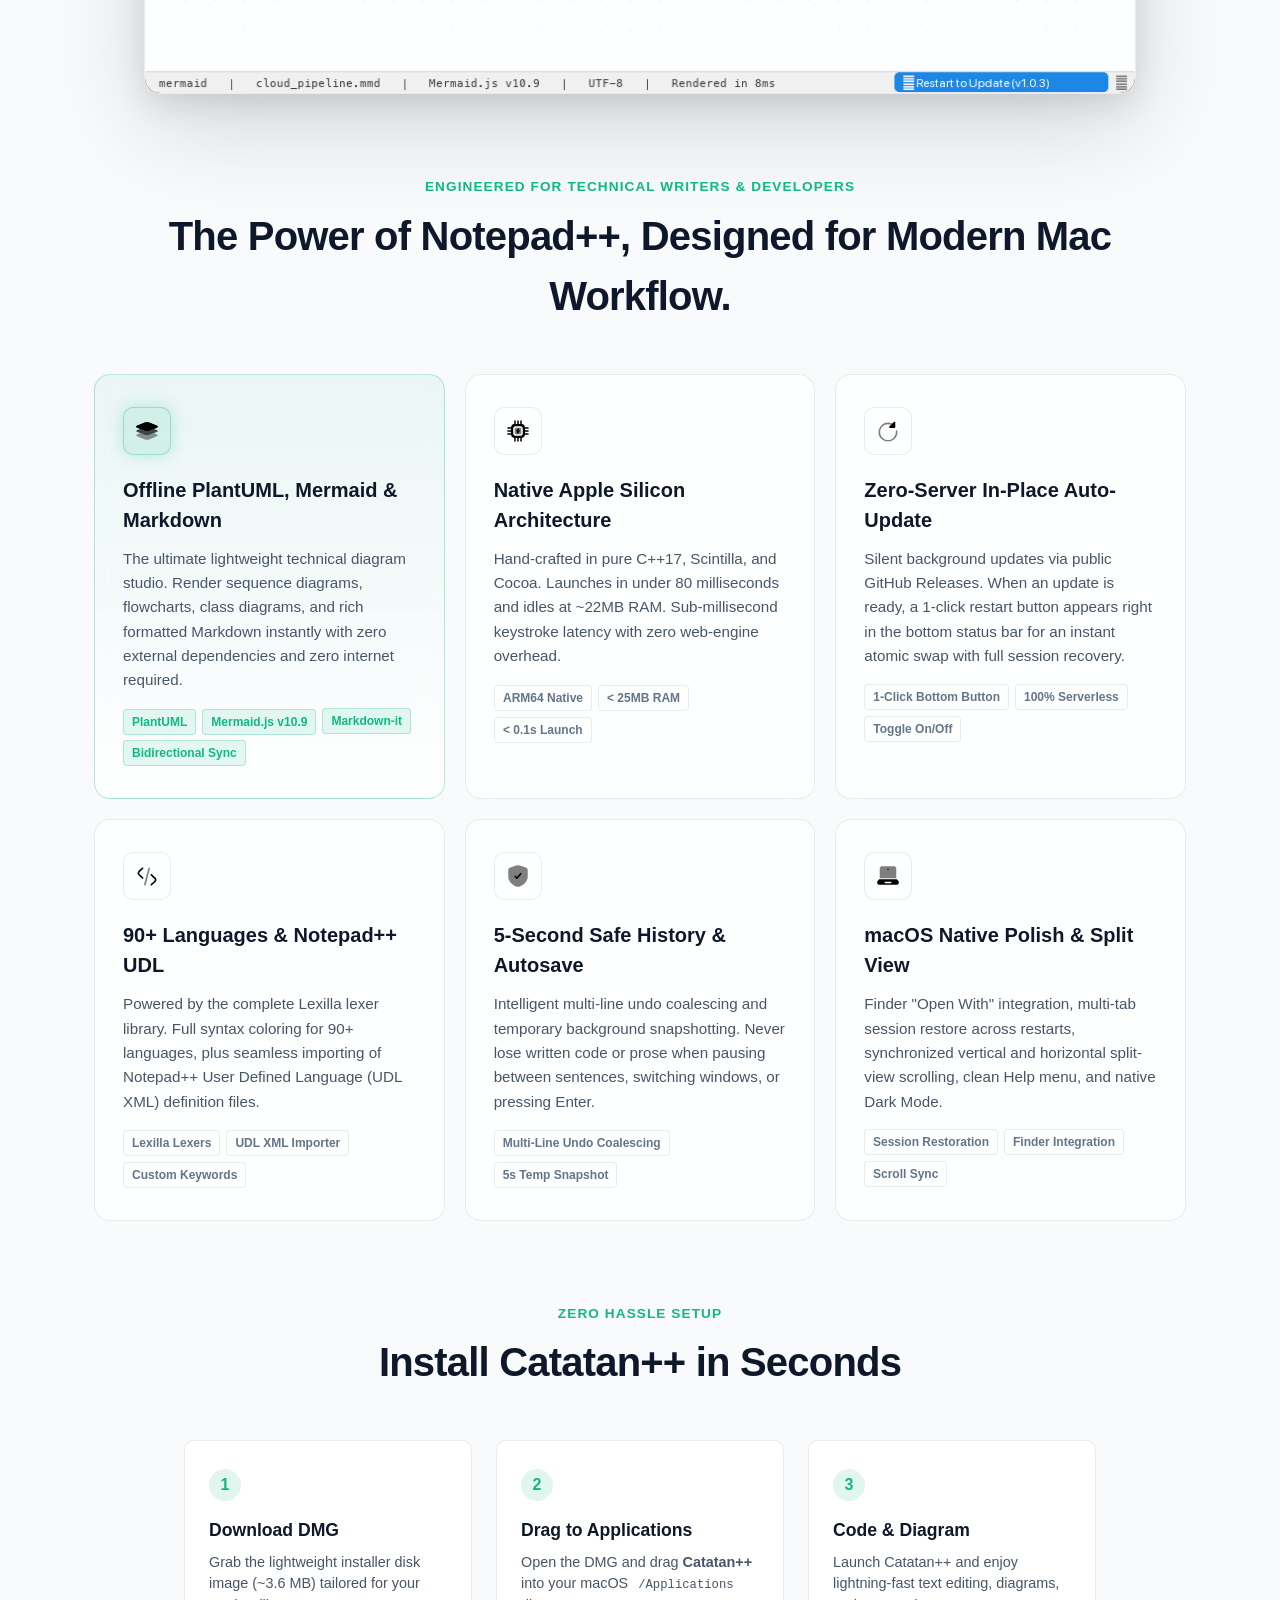
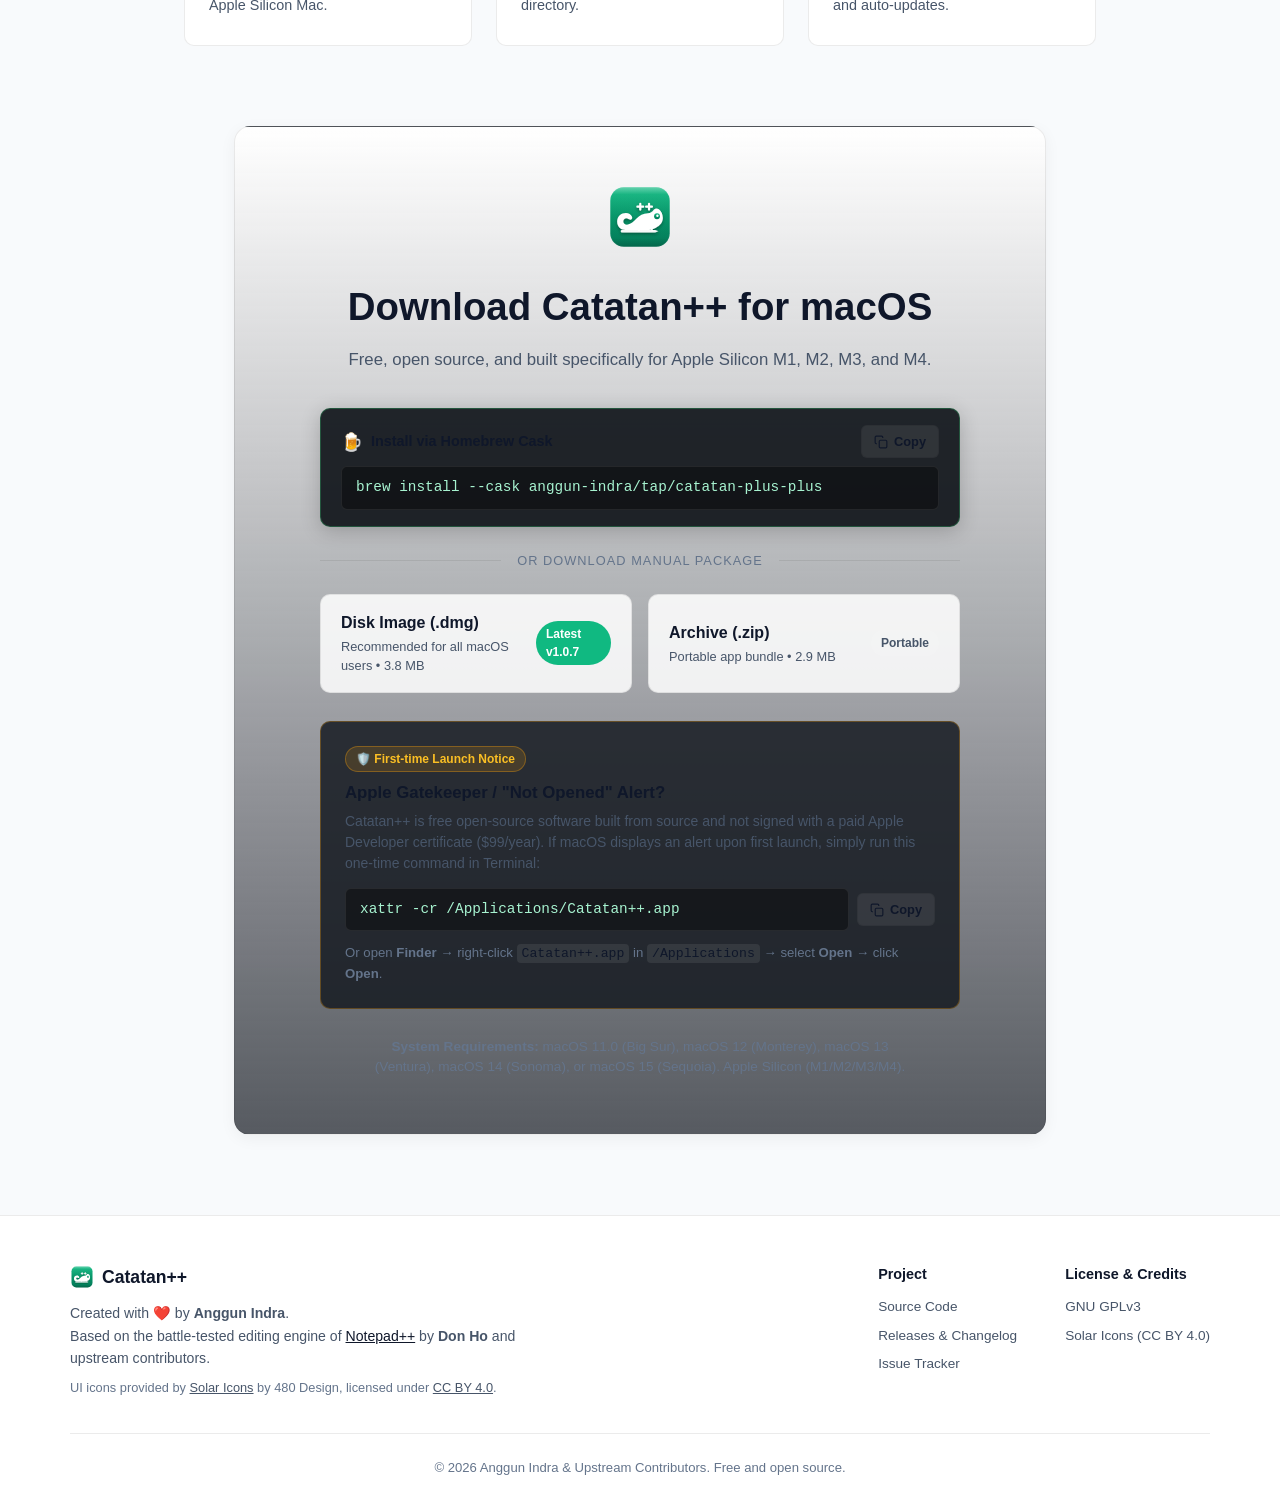
==== commit cd84ead4: "feat: add tab dragging and reordering support with live visual sliding; release v1.0.7" ====
--- a/docs/index.html
+++ b/docs/index.html
@@ -40,7 +40,7 @@
     <section class="hero-section">
       <div class="hero-badge" id="releaseBadge">
         <span class="badge-dot"></span>
-        <span id="versionText">v1.0.6 • PlantUML • Mermaid.js • Apple Silicon</span>
+        <span id="versionText">v1.0.7 • Tab Reordering • PlantUML • Apple Silicon</span>
       </div>
       <h1 class="hero-title">
         The Ultra-Fast Native macOS Editor<br>
@@ -60,7 +60,7 @@
           </svg>
           <div class="btn-text-wrap">
             <span class="btn-main-label">Download for Apple Silicon</span>
-            <span class="btn-sub-label" id="dmgSubLabel">macOS 11+ • DMG (3.8 MB) • v1.0.6</span>
+            <span class="btn-sub-label" id="dmgSubLabel">macOS 11+ • DMG (3.8 MB) • v1.0.7</span>
           </div>
         </a>
         <a href="https://github.com/anggun-indra/catatan-plus-plus/releases" class="btn-secondary">
@@ -273,7 +273,7 @@
               <span class="btn-card-title">Disk Image (.dmg)</span>
               <span class="btn-card-desc">Recommended for all macOS users • 3.8 MB</span>
             </div>
-            <span class="btn-badge">Latest v1.0.6</span>
+            <span class="btn-badge">Latest v1.0.7</span>
           </a>
 
           <a href="https://github.com/anggun-indra/catatan-plus-plus/releases/latest" id="matrixZipBtn" class="download-btn-card secondary">
